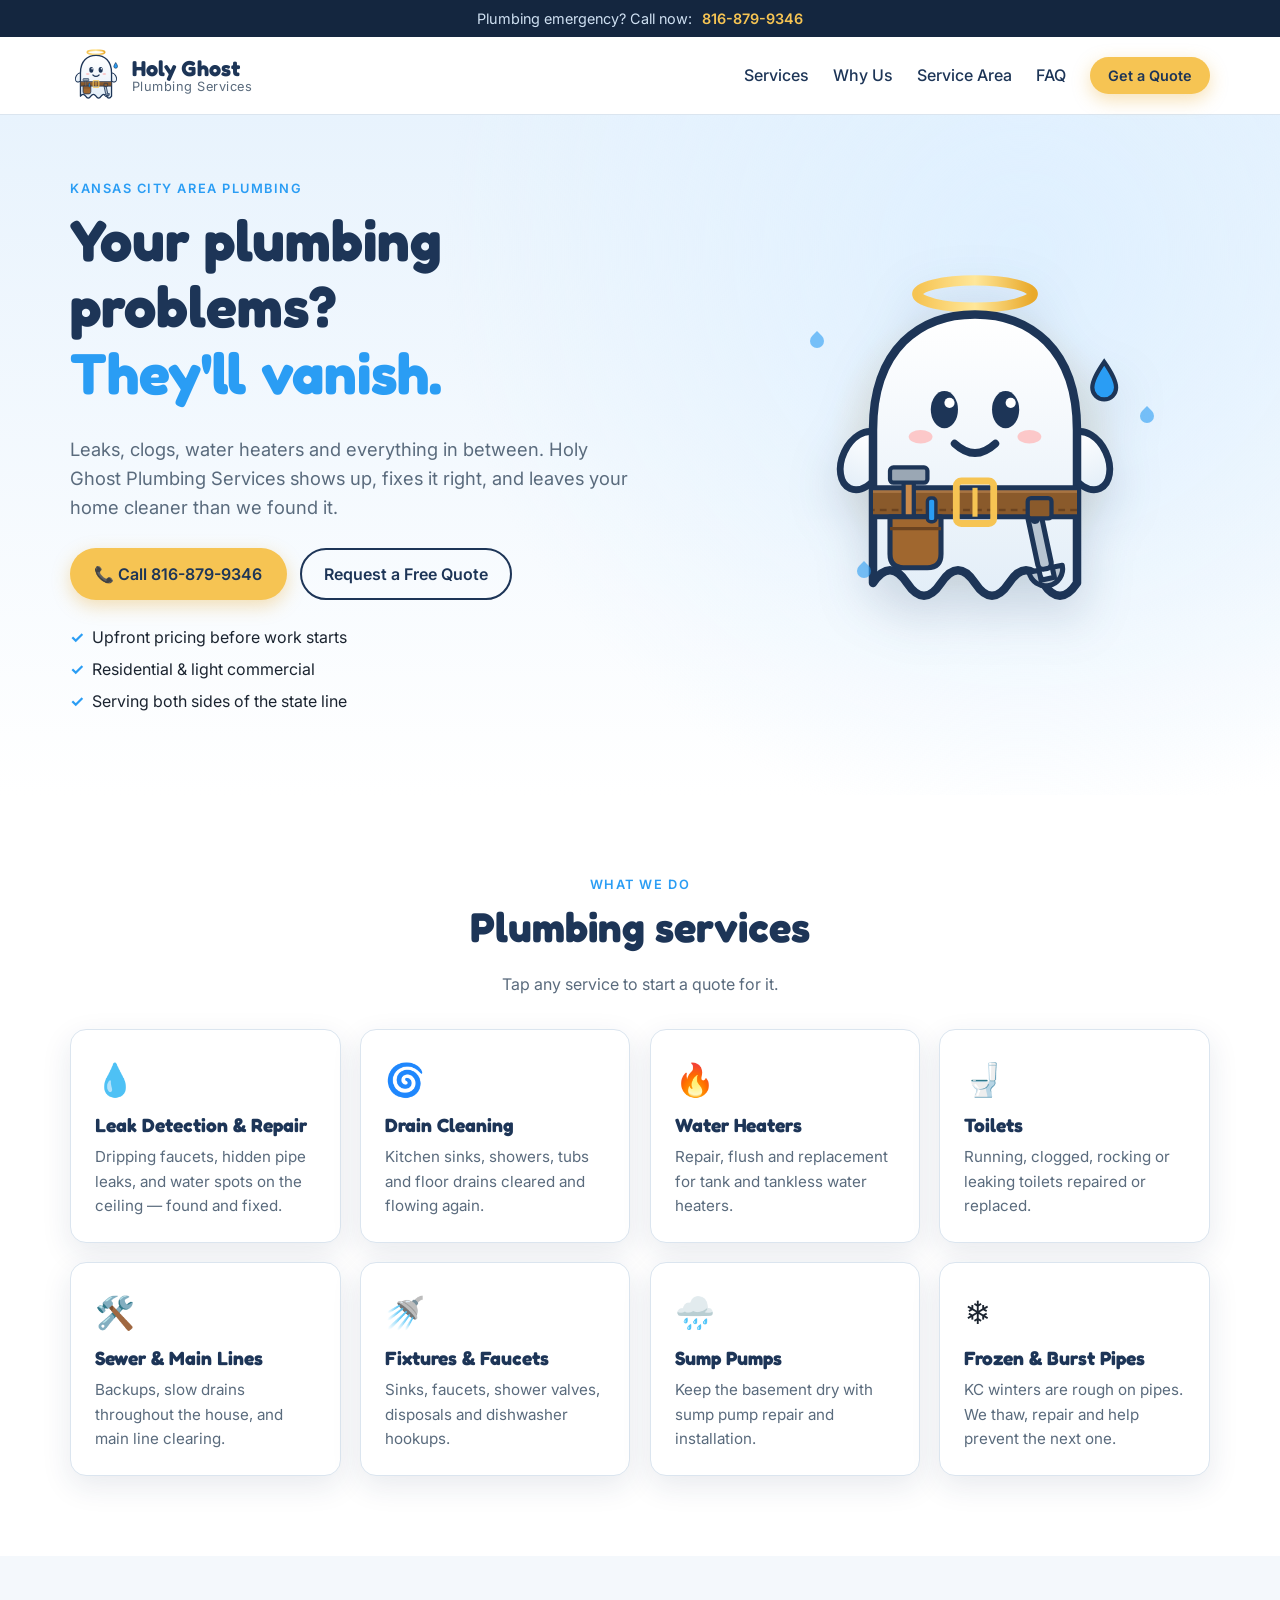
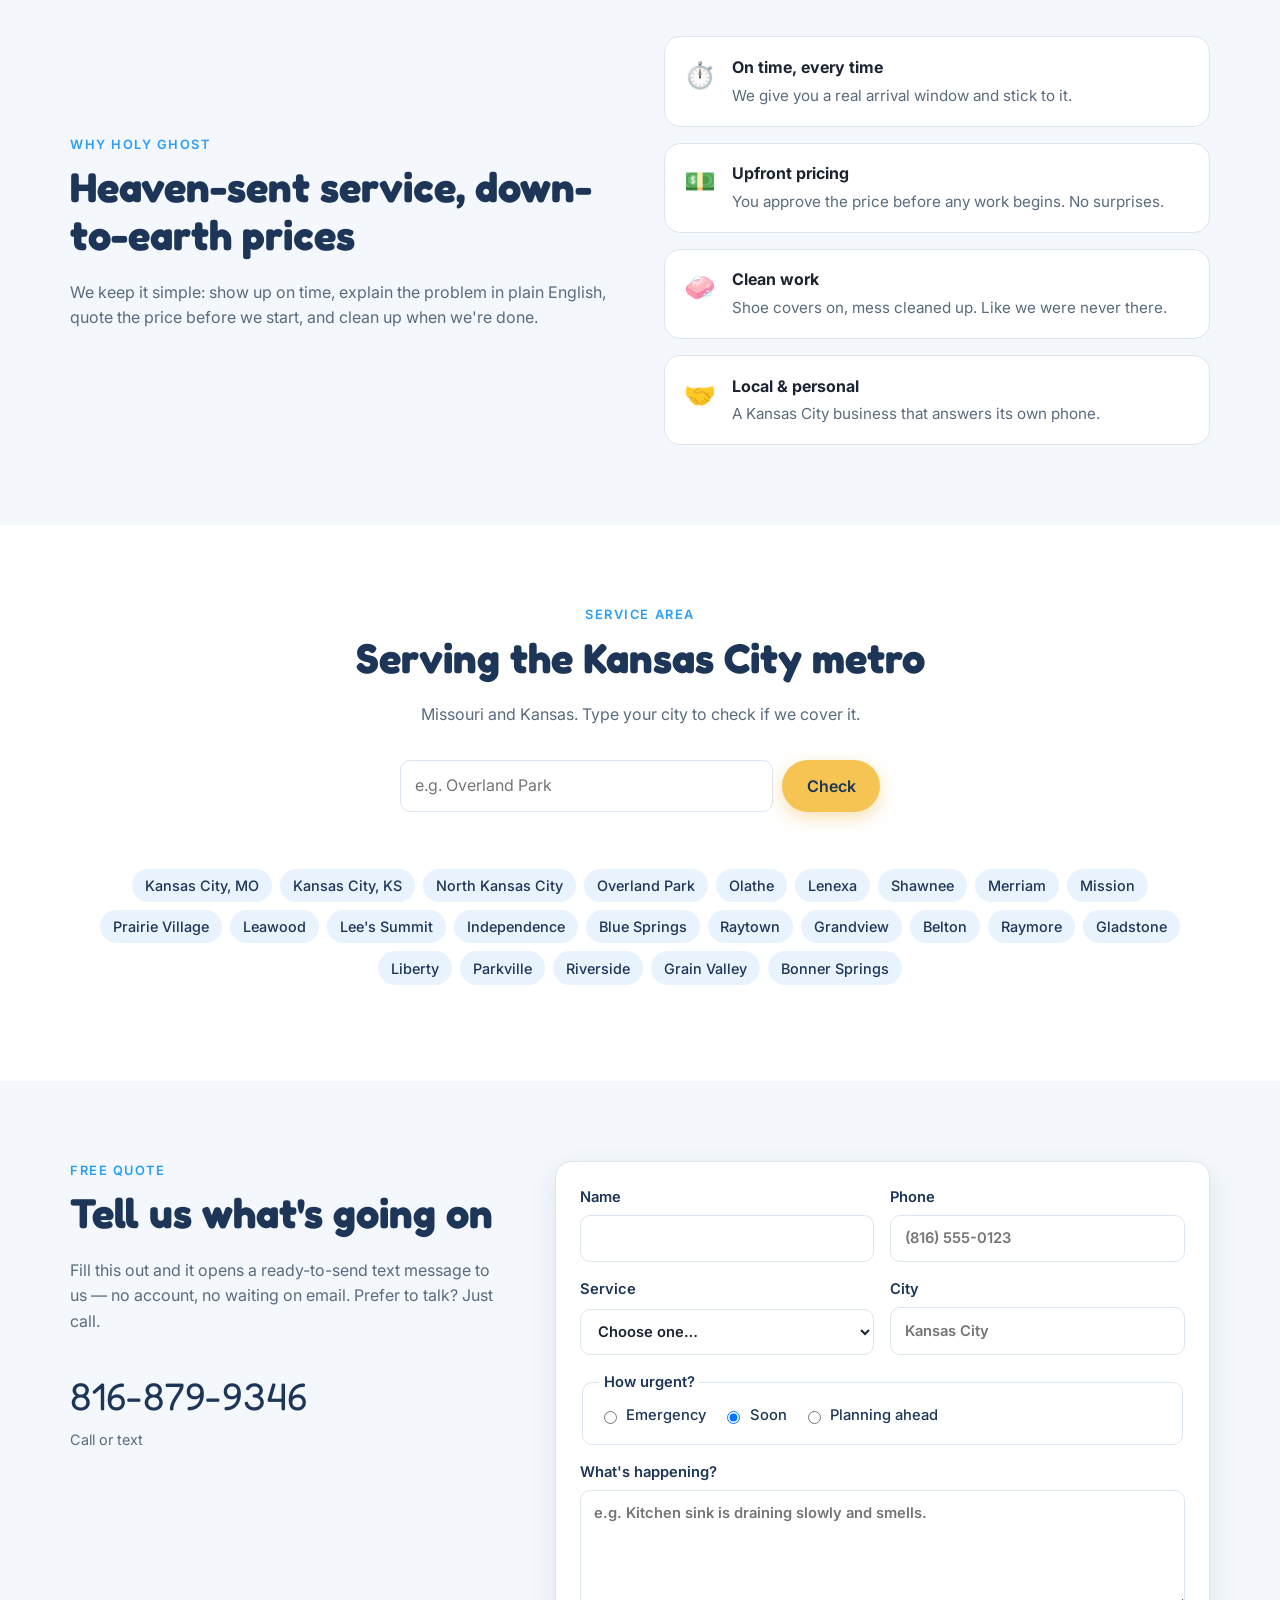
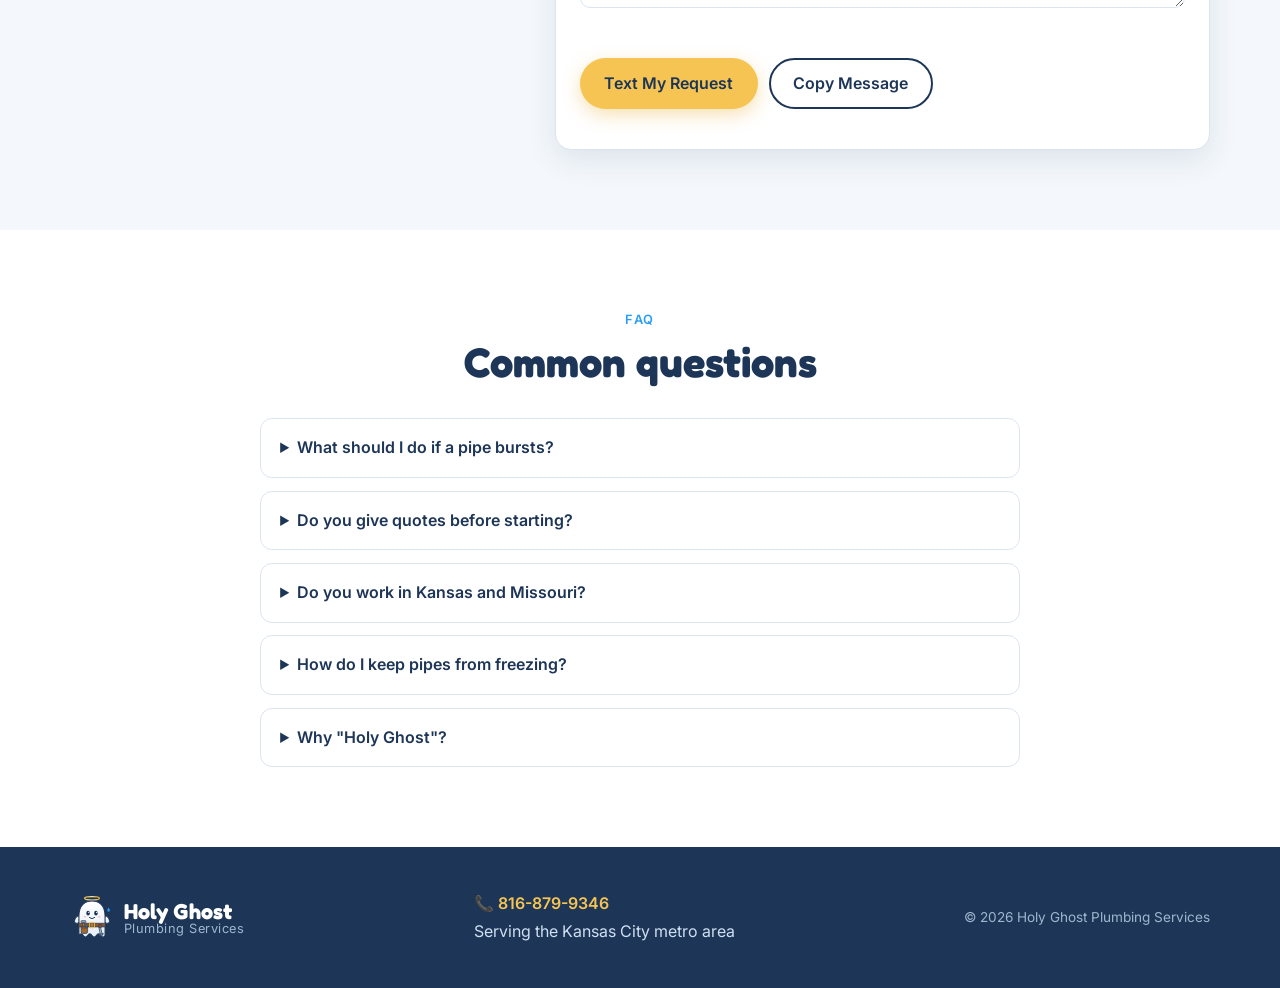
==== index.html @ 969a3549 "Holy Ghost Plumbing Services website with ghost tool-belt logo" ====
<!doctype html>
<html lang="en">
<head>
  <meta charset="utf-8">
  <meta name="viewport" content="width=device-width, initial-scale=1">
  <title>Holy Ghost Plumbing Services | Kansas City Plumber</title>
  <meta name="description" content="Holy Ghost Plumbing Services — friendly, reliable plumbing for the Kansas City area. Leaks, drains, water heaters, toilets, sewer lines and more. Call or text 816-879-9346.">
  <meta name="theme-color" content="#1d3557">
  <link rel="icon" href="assets/ghost-logo.svg" type="image/svg+xml">
  <meta property="og:title" content="Holy Ghost Plumbing Services — Kansas City">
  <meta property="og:description" content="Your plumbing problems? They'll vanish. Call or text 816-879-9346.">
  <meta property="og:image" content="assets/ghost-logo.svg">
  <link rel="preconnect" href="https://fonts.googleapis.com">
  <link rel="preconnect" href="https://fonts.gstatic.com" crossorigin>
  <link href="https://fonts.googleapis.com/css2?family=Fredoka:wght@500;600;700&family=Inter:wght@400;500;600&display=swap" rel="stylesheet">
  <link rel="stylesheet" href="styles.css">
  <script type="application/ld+json">
  {
    "@context": "https://schema.org",
    "@type": "Plumber",
    "name": "Holy Ghost Plumbing Services",
    "telephone": "+1-816-879-9346",
    "areaServed": "Kansas City metro area",
    "image": "assets/ghost-logo.svg"
  }
  </script>
</head>
<body>
  <a class="skip" href="#main">Skip to content</a>

  <div class="topbar">
    <span>Plumbing emergency? Call now:</span>
    <a href="tel:+18168799346">816-879-9346</a>
  </div>

  <header class="site-header">
    <div class="wrap header-inner">
      <a class="brand" href="#top" aria-label="Holy Ghost Plumbing Services home">
        <img src="assets/ghost-logo.svg" alt="" width="52" height="57">
        <span class="brand-text"><strong>Holy Ghost</strong><small>Plumbing Services</small></span>
      </a>
      <button class="nav-toggle" aria-expanded="false" aria-controls="nav" aria-label="Open menu">
        <span></span><span></span><span></span>
      </button>
      <nav id="nav" class="nav">
        <a href="#services">Services</a>
        <a href="#why">Why Us</a>
        <a href="#area">Service Area</a>
        <a href="#faq">FAQ</a>
        <a class="btn btn-primary btn-small" href="#quote">Get a Quote</a>
      </nav>
    </div>
  </header>

  <main id="main">
    <section class="hero" id="top">
      <div class="wrap hero-inner">
        <div class="hero-copy">
          <p class="eyebrow">Kansas City Area Plumbing</p>
          <h1>Your plumbing problems?<br><span>They'll vanish.</span></h1>
          <p class="lead">Leaks, clogs, water heaters and everything in between. Holy Ghost Plumbing Services shows up, fixes it right, and leaves your home cleaner than we found it.</p>
          <div class="hero-cta">
            <a class="btn btn-primary" href="tel:+18168799346">📞 Call 816-879-9346</a>
            <a class="btn btn-ghost" href="#quote">Request a Free Quote</a>
          </div>
          <ul class="hero-points">
            <li>Upfront pricing before work starts</li>
            <li>Residential &amp; light commercial</li>
            <li>Serving both sides of the state line</li>
          </ul>
        </div>
        <div class="hero-art">
          <div class="halo-glow"></div>
          <img class="mascot" src="assets/ghost-logo.svg" alt="Holy Ghost Plumbing mascot: a friendly ghost with a halo and tool belt" width="340" height="374">
          <div class="drop d1"></div><div class="drop d2"></div><div class="drop d3"></div>
        </div>
      </div>
    </section>

    <section class="section" id="services">
      <div class="wrap">
        <p class="eyebrow center">What We Do</p>
        <h2 class="center">Plumbing services</h2>
        <p class="sub center">Tap any service to start a quote for it.</p>
        <div class="grid services-grid">
          <button class="card service" data-service="Leak Detection & Repair">
            <span class="icon">💧</span><h3>Leak Detection &amp; Repair</h3>
            <p>Dripping faucets, hidden pipe leaks, and water spots on the ceiling — found and fixed.</p>
          </button>
          <button class="card service" data-service="Drain Cleaning">
            <span class="icon">🌀</span><h3>Drain Cleaning</h3>
            <p>Kitchen sinks, showers, tubs and floor drains cleared and flowing again.</p>
          </button>
          <button class="card service" data-service="Water Heater">
            <span class="icon">🔥</span><h3>Water Heaters</h3>
            <p>Repair, flush and replacement for tank and tankless water heaters.</p>
          </button>
          <button class="card service" data-service="Toilet Repair / Install">
            <span class="icon">🚽</span><h3>Toilets</h3>
            <p>Running, clogged, rocking or leaking toilets repaired or replaced.</p>
          </button>
          <button class="card service" data-service="Sewer Line">
            <span class="icon">🛠️</span><h3>Sewer &amp; Main Lines</h3>
            <p>Backups, slow drains throughout the house, and main line clearing.</p>
          </button>
          <button class="card service" data-service="Fixture Install">
            <span class="icon">🚿</span><h3>Fixtures &amp; Faucets</h3>
            <p>Sinks, faucets, shower valves, disposals and dishwasher hookups.</p>
          </button>
          <button class="card service" data-service="Sump Pump">
            <span class="icon">🌧️</span><h3>Sump Pumps</h3>
            <p>Keep the basement dry with sump pump repair and installation.</p>
          </button>
          <button class="card service" data-service="Frozen / Burst Pipes">
            <span class="icon">❄️</span><h3>Frozen &amp; Burst Pipes</h3>
            <p>KC winters are rough on pipes. We thaw, repair and help prevent the next one.</p>
          </button>
        </div>
      </div>
    </section>

    <section class="section alt" id="why">
      <div class="wrap why-inner">
        <div>
          <p class="eyebrow">Why Holy Ghost</p>
          <h2>Heaven-sent service, down-to-earth prices</h2>
          <p class="sub">We keep it simple: show up on time, explain the problem in plain English, quote the price before we start, and clean up when we're done.</p>
        </div>
        <ul class="why-list">
          <li><span>⏱️</span><div><strong>On time, every time</strong><p>We give you a real arrival window and stick to it.</p></div></li>
          <li><span>💵</span><div><strong>Upfront pricing</strong><p>You approve the price before any work begins. No surprises.</p></div></li>
          <li><span>🧼</span><div><strong>Clean work</strong><p>Shoe covers on, mess cleaned up. Like we were never there.</p></div></li>
          <li><span>🤝</span><div><strong>Local &amp; personal</strong><p>A Kansas City business that answers its own phone.</p></div></li>
        </ul>
      </div>
    </section>

    <section class="section" id="area">
      <div class="wrap">
        <p class="eyebrow center">Service Area</p>
        <h2 class="center">Serving the Kansas City metro</h2>
        <p class="sub center">Missouri and Kansas. Type your city to check if we cover it.</p>
        <form class="area-check" id="areaForm" autocomplete="off">
          <label for="areaInput" class="sr">Your city</label>
          <input id="areaInput" type="text" placeholder="e.g. Overland Park" required>
          <button class="btn btn-primary" type="submit">Check</button>
        </form>
        <p class="area-result" id="areaResult" role="status" aria-live="polite"></p>
        <ul class="chips" id="areaList"></ul>
      </div>
    </section>

    <section class="section alt" id="quote">
      <div class="wrap quote-inner">
        <div class="quote-copy">
          <p class="eyebrow">Free Quote</p>
          <h2>Tell us what's going on</h2>
          <p class="sub">Fill this out and it opens a ready-to-send text message to us — no account, no waiting on email. Prefer to talk? Just call.</p>
          <a class="big-phone" href="tel:+18168799346">816-879-9346</a>
          <p class="small">Call or text</p>
        </div>
        <form class="card quote-form" id="quoteForm" novalidate>
          <div class="row">
            <label>Name<input name="name" type="text" required autocomplete="name"></label>
            <label>Phone<input name="phone" type="tel" required autocomplete="tel" placeholder="(816) 555-0123"></label>
          </div>
          <div class="row">
            <label>Service
              <select name="service" id="serviceSelect" required>
                <option value="">Choose one…</option>
                <option>Leak Detection &amp; Repair</option>
                <option>Drain Cleaning</option>
                <option>Water Heater</option>
                <option>Toilet Repair / Install</option>
                <option>Sewer Line</option>
                <option>Fixture Install</option>
                <option>Sump Pump</option>
                <option>Frozen / Burst Pipes</option>
                <option>Something else</option>
              </select>
            </label>
            <label>City<input name="city" type="text" required autocomplete="address-level2" placeholder="Kansas City"></label>
          </div>
          <fieldset class="urgency">
            <legend>How urgent?</legend>
            <label><input type="radio" name="urgency" value="Emergency — water is leaking now"> Emergency</label>
            <label><input type="radio" name="urgency" value="Soon — within a few days" checked> Soon</label>
            <label><input type="radio" name="urgency" value="Whenever works — planning ahead"> Planning ahead</label>
          </fieldset>
          <label>What's happening?<textarea name="details" rows="4" placeholder="e.g. Kitchen sink is draining slowly and smells."></textarea></label>
          <p class="form-error" id="formError" role="alert"></p>
          <div class="form-actions">
            <button class="btn btn-primary" type="submit">Text My Request</button>
            <button class="btn btn-ghost" type="button" id="copyBtn">Copy Message</button>
          </div>
          <p class="form-note" id="formNote" role="status" aria-live="polite"></p>
        </form>
      </div>
    </section>

    <section class="section" id="faq">
      <div class="wrap narrow">
        <p class="eyebrow center">FAQ</p>
        <h2 class="center">Common questions</h2>
        <details><summary>What should I do if a pipe bursts?</summary><p>Shut off the main water valve right away (usually in the basement near the front wall, or by the water heater), turn off the water heater, then call us at 816-879-9346.</p></details>
        <details><summary>Do you give quotes before starting?</summary><p>Yes. We look at the problem, explain what's wrong, and give you the price. Work starts only after you say yes.</p></details>
        <details><summary>Do you work in Kansas and Missouri?</summary><p>Yes — we serve the Kansas City metro on both sides of State Line Road. Use the service area checker above to see your city.</p></details>
        <details><summary>How do I keep pipes from freezing?</summary><p>Keep the heat at 55°F or higher, open cabinet doors under sinks on outside walls, disconnect garden hoses, and let faucets drip on the coldest nights.</p></details>
        <details><summary>Why "Holy Ghost"?</summary><p>Because when we're done, your plumbing problems disappear — and so do we, without leaving a mess behind.</p></details>
      </div>
    </section>
  </main>

  <footer class="site-footer">
    <div class="wrap footer-inner">
      <div class="brand footer-brand">
        <img src="assets/ghost-logo.svg" alt="" width="44" height="48">
        <span class="brand-text"><strong>Holy Ghost</strong><small>Plumbing Services</small></span>
      </div>
      <div>
        <p><a href="tel:+18168799346">📞 816-879-9346</a></p>
        <p>Serving the Kansas City metro area</p>
      </div>
      <p class="copy">© <span id="year"></span> Holy Ghost Plumbing Services</p>
    </div>
  </footer>

  <a class="float-call" href="tel:+18168799346" aria-label="Call Holy Ghost Plumbing">📞</a>

  <script src="script.js"></script>
</body>
</html>
---- styles.css ----
:root {
  --navy: #1d3557;
  --navy-2: #14263f;
  --blue: #2a9df4;
  --sky: #e8f3fd;
  --gold: #f6c453;
  --gold-2: #e9a92a;
  --ink: #1b2430;
  --muted: #5a6b7d;
  --bg: #ffffff;
  --bg-alt: #f4f8fc;
  --line: #dbe5ef;
  --radius: 16px;
  --shadow: 0 10px 30px rgba(29, 53, 87, .10);
}

* { box-sizing: border-box; }
html { scroll-behavior: smooth; }
body {
  margin: 0;
  font-family: "Inter", system-ui, sans-serif;
  color: var(--ink);
  background: var(--bg);
  line-height: 1.6;
  overflow-x: hidden;
}
img { max-width: 100%; display: block; }
a { color: inherit; }
h1, h2, h3 { font-family: "Fredoka", "Inter", sans-serif; line-height: 1.15; margin: 0 0 .5em; color: var(--navy); }
h1 { font-size: clamp(2.2rem, 5vw, 3.6rem); }
h2 { font-size: clamp(1.8rem, 3.5vw, 2.6rem); }
h3 { font-size: 1.2rem; }
.wrap { width: min(1140px, 100% - 32px); margin-inline: auto; }
.narrow { width: min(760px, 100% - 32px); }
.center { text-align: center; }
.sr { position: absolute; width: 1px; height: 1px; overflow: hidden; clip: rect(0 0 0 0); }
.skip { position: absolute; left: -999px; }
.skip:focus { left: 16px; top: 16px; z-index: 100; background: #fff; padding: 8px 12px; }

.eyebrow { text-transform: uppercase; letter-spacing: .12em; font-size: .8rem; font-weight: 600; color: var(--blue); margin: 0 0 .5rem; }
.sub { color: var(--muted); max-width: 640px; }
.sub.center { margin-inline: auto; }
.small { font-size: .9rem; color: var(--muted); margin-top: 0; }

/* Buttons */
.btn {
  display: inline-flex; align-items: center; justify-content: center; gap: .4em;
  font: 600 1rem "Inter", sans-serif; text-decoration: none; cursor: pointer;
  padding: .85em 1.4em; border-radius: 999px; border: 2px solid transparent;
  transition: transform .15s, box-shadow .15s, background .15s;
}
.btn:hover { transform: translateY(-2px); }
.btn-primary { background: var(--gold); color: var(--navy); box-shadow: 0 6px 18px rgba(233,169,42,.35); }
.btn-primary:hover { background: #ffd56e; }
.btn-ghost { background: transparent; color: var(--navy); border-color: var(--navy); }
.btn-ghost:hover { background: var(--navy); color: #fff; }
.btn-small { padding: .55em 1.1em; font-size: .9rem; }

/* Top bar & header */
.topbar { background: var(--navy-2); color: #cfe0f2; text-align: center; font-size: .9rem; padding: .45rem 16px; }
.topbar a { color: var(--gold); font-weight: 600; margin-left: .4em; text-decoration: none; }
.site-header { position: sticky; top: 0; z-index: 50; background: rgba(255,255,255,.95); backdrop-filter: blur(8px); border-bottom: 1px solid var(--line); }
.header-inner { display: flex; align-items: center; justify-content: space-between; padding: .6rem 0; }
.brand { display: flex; align-items: center; gap: .6rem; text-decoration: none; }
.brand-text { display: flex; flex-direction: column; line-height: 1.05; }
.brand-text strong { font-family: "Fredoka", sans-serif; font-size: 1.35rem; color: var(--navy); }
.brand-text small { font-size: .8rem; color: var(--muted); letter-spacing: .04em; }
.nav { display: flex; align-items: center; gap: 1.5rem; }
.nav a:not(.btn) { text-decoration: none; font-weight: 500; color: var(--navy); }
.nav a:not(.btn):hover { color: var(--blue); }
.nav-toggle { display: none; background: none; border: 0; padding: 8px; cursor: pointer; }
.nav-toggle span { display: block; width: 24px; height: 3px; background: var(--navy); margin: 4px 0; border-radius: 2px; transition: .2s; }

/* Hero */
.hero { background: radial-gradient(circle at 80% 20%, #dff0ff 0, transparent 50%), linear-gradient(180deg, var(--sky), #fff); padding: 4rem 0 5rem; overflow: hidden; }
.hero-inner { display: grid; grid-template-columns: 1.15fr .85fr; align-items: center; gap: 2rem; }
.hero h1 span { color: var(--blue); }
.lead { font-size: 1.15rem; color: var(--muted); max-width: 560px; }
.hero-cta { display: flex; flex-wrap: wrap; gap: .8rem; margin: 1.6rem 0; }
.hero-points { list-style: none; padding: 0; margin: 0; display: grid; gap: .4rem; }
.hero-points li::before { content: "✓"; color: var(--blue); font-weight: 700; margin-right: .5em; }
.hero-art { position: relative; display: grid; place-items: center; min-height: 360px; }
.halo-glow { position: absolute; width: 320px; height: 320px; border-radius: 50%; background: radial-gradient(circle, rgba(246,196,83,.35), transparent 65%); }
.mascot { position: relative; width: min(340px, 80%); animation: float 4s ease-in-out infinite; filter: drop-shadow(0 20px 25px rgba(29,53,87,.18)); }
@keyframes float { 0%,100% { transform: translateY(0) rotate(-2deg); } 50% { transform: translateY(-16px) rotate(2deg); } }
.drop { position: absolute; width: 14px; height: 14px; background: var(--blue); border-radius: 0 50% 50% 50%; transform: rotate(45deg); opacity: .6; animation: drip 3s ease-in infinite; }
.d1 { left: 15%; top: 20%; }
.d2 { right: 12%; top: 40%; animation-delay: 1s; }
.d3 { left: 25%; bottom: 15%; animation-delay: 2s; }
@keyframes drip { 0% { transform: translateY(-10px) rotate(45deg); opacity: 0; } 30% { opacity: .7; } 100% { transform: translateY(40px) rotate(45deg); opacity: 0; } }

/* Sections */
.section { padding: 5rem 0; }
.section.alt { background: var(--bg-alt); }
.grid { display: grid; gap: 1.2rem; margin-top: 2rem; }
.services-grid { grid-template-columns: repeat(4, 1fr); }
.card { background: #fff; border: 1px solid var(--line); border-radius: var(--radius); padding: 1.5rem; box-shadow: var(--shadow); }
.service { text-align: left; font: inherit; color: inherit; cursor: pointer; transition: transform .15s, border-color .15s; }
.service:hover, .service:focus-visible { transform: translateY(-4px); border-color: var(--blue); outline: none; }
.service .icon { font-size: 2rem; display: block; margin-bottom: .5rem; }
.service p { color: var(--muted); margin: 0; font-size: .95rem; }

/* Why */
.why-inner { display: grid; grid-template-columns: 1fr 1fr; gap: 3rem; align-items: center; }
.why-list { list-style: none; margin: 0; padding: 0; display: grid; gap: 1rem; }
.why-list li { display: flex; gap: 1rem; background: #fff; padding: 1.1rem 1.2rem; border-radius: var(--radius); border: 1px solid var(--line); }
.why-list span { font-size: 1.6rem; }
.why-list p { margin: .2rem 0 0; color: var(--muted); font-size: .95rem; }

/* Service area */
.area-check { display: flex; gap: .6rem; max-width: 480px; margin: 2rem auto 1rem; }
.area-check input { flex: 1; }
.area-result { text-align: center; font-weight: 600; min-height: 1.6em; }
.area-result.yes { color: #1a8a4a; }
.area-result.no { color: #b2561b; }
.chips { list-style: none; padding: 0; display: flex; flex-wrap: wrap; justify-content: center; gap: .5rem; margin-top: 1rem; }
.chips li { background: var(--sky); color: var(--navy); padding: .35em .9em; border-radius: 999px; font-size: .9rem; font-weight: 500; }
.chips li.hit { background: var(--gold); }

/* Forms */
input, select, textarea {
  width: 100%; font: inherit; padding: .75em .9em; border: 1.5px solid var(--line); border-radius: 10px; background: #fff; color: var(--ink);
}
input:focus, select:focus, textarea:focus { outline: none; border-color: var(--blue); box-shadow: 0 0 0 3px rgba(42,157,244,.2); }
.quote-inner { display: grid; grid-template-columns: .8fr 1.2fr; gap: 3rem; align-items: start; }
.big-phone { display: inline-block; font-family: "Fredoka", sans-serif; font-size: clamp(1.8rem, 4vw, 2.4rem); color: var(--navy); text-decoration: none; margin-top: 1rem; }
.big-phone:hover { color: var(--blue); }
.quote-form { display: grid; gap: 1rem; }
.quote-form label { display: grid; gap: .35rem; font-weight: 600; font-size: .92rem; color: var(--navy); }
.row { display: grid; grid-template-columns: 1fr 1fr; gap: 1rem; }
.urgency { border: 1.5px solid var(--line); border-radius: 10px; padding: .6rem 1rem 1rem; display: flex; flex-wrap: wrap; gap: 1rem; }
.urgency legend { font-weight: 600; font-size: .92rem; color: var(--navy); padding: 0 .3rem; }
.urgency label { display: flex; align-items: center; gap: .4rem; font-weight: 500; }
.urgency input { width: auto; }
.form-actions { display: flex; flex-wrap: wrap; gap: .7rem; }
.form-error { color: #c0392b; margin: 0; min-height: 1.2em; font-size: .92rem; }
.form-note { color: #1a8a4a; margin: 0; font-size: .92rem; }
.invalid { border-color: #c0392b !important; }

/* FAQ */
details { background: #fff; border: 1px solid var(--line); border-radius: 12px; padding: 1rem 1.2rem; margin-top: .8rem; }
details:first-of-type { margin-top: 2rem; }
summary { cursor: pointer; font-weight: 600; color: var(--navy); }
details p { color: var(--muted); margin: .7rem 0 0; }

/* Footer */
.site-footer { background: var(--navy); color: #cfe0f2; padding: 2.5rem 0; }
.footer-inner { display: flex; flex-wrap: wrap; align-items: center; justify-content: space-between; gap: 1.5rem; }
.footer-inner p { margin: .2rem 0; }
.footer-inner a { color: var(--gold); text-decoration: none; font-weight: 600; }
.footer-brand .brand-text strong { color: #fff; }
.footer-brand .brand-text small { color: #9fb6cf; }
.copy { font-size: .85rem; color: #9fb6cf; }

/* Floating call button (mobile) */
.float-call {
  display: none; position: fixed; right: 16px; bottom: 16px; z-index: 60;
  width: 58px; height: 58px; border-radius: 50%; background: var(--gold); place-items: center;
  font-size: 1.6rem; text-decoration: none; box-shadow: 0 8px 20px rgba(0,0,0,.25);
}

/* Responsive */
@media (max-width: 960px) {
  .services-grid { grid-template-columns: repeat(2, 1fr); }
  .why-inner, .quote-inner { grid-template-columns: 1fr; gap: 2rem; }
}
@media (max-width: 760px) {
  .nav-toggle { display: block; }
  .nav {
    position: absolute; top: 100%; left: 0; right: 0; flex-direction: column; gap: 0;
    background: #fff; border-bottom: 1px solid var(--line); display: none; padding: .5rem 16px 1rem;
  }
  .nav.open { display: flex; }
  .nav a:not(.btn) { padding: .8rem 0; width: 100%; border-bottom: 1px solid var(--line); }
  .nav .btn { margin-top: .8rem; width: 100%; }
  .hero { padding: 2.5rem 0 3rem; }
  .hero-inner { grid-template-columns: 1fr; text-align: center; }
  .hero-art { order: -1; min-height: 240px; }
  .mascot { width: 200px; }
  .halo-glow { width: 220px; height: 220px; }
  .hero-cta { justify-content: center; }
  .hero-points { justify-items: center; }
  .lead { margin-inline: auto; }
  .services-grid, .row { grid-template-columns: 1fr; }
  .section { padding: 3.5rem 0; }
  .float-call { display: grid; }
}
@media (prefers-reduced-motion: reduce) {
  .mascot, .drop { animation: none; }
  html { scroll-behavior: auto; }
}
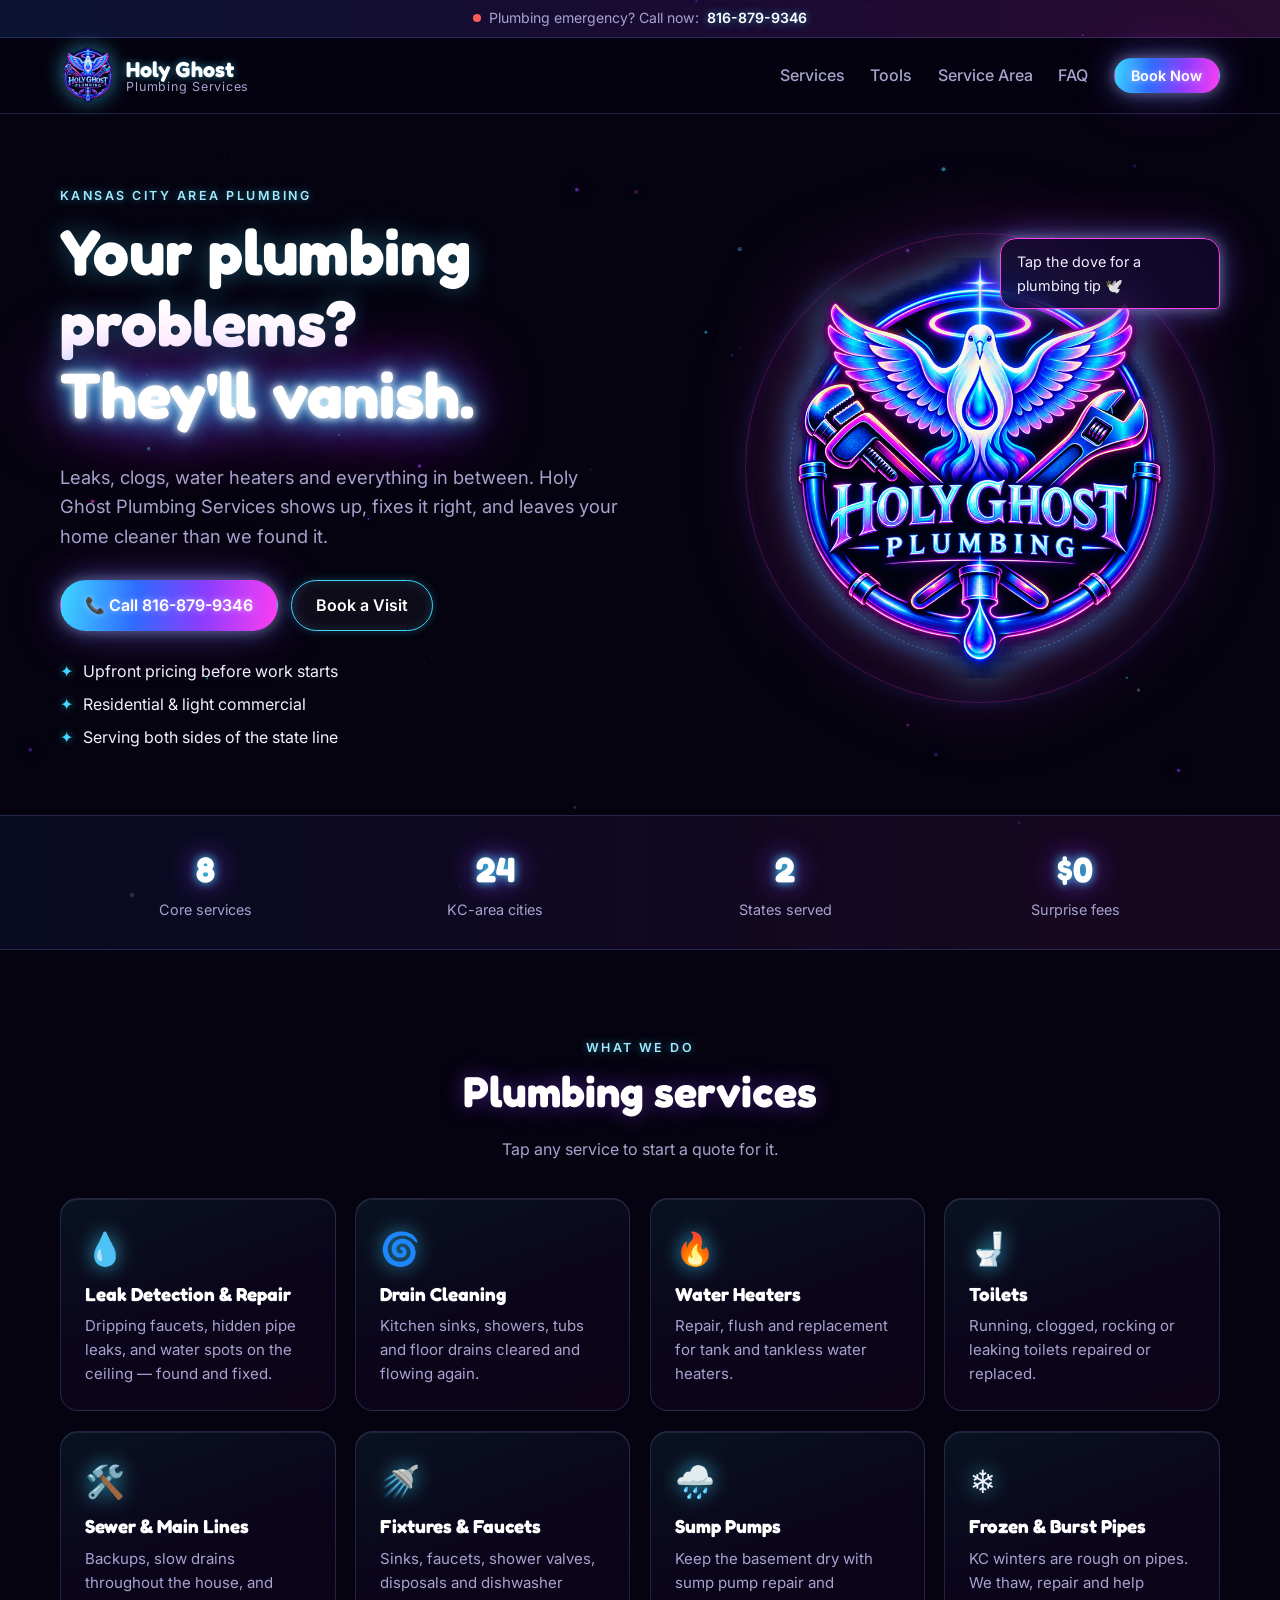
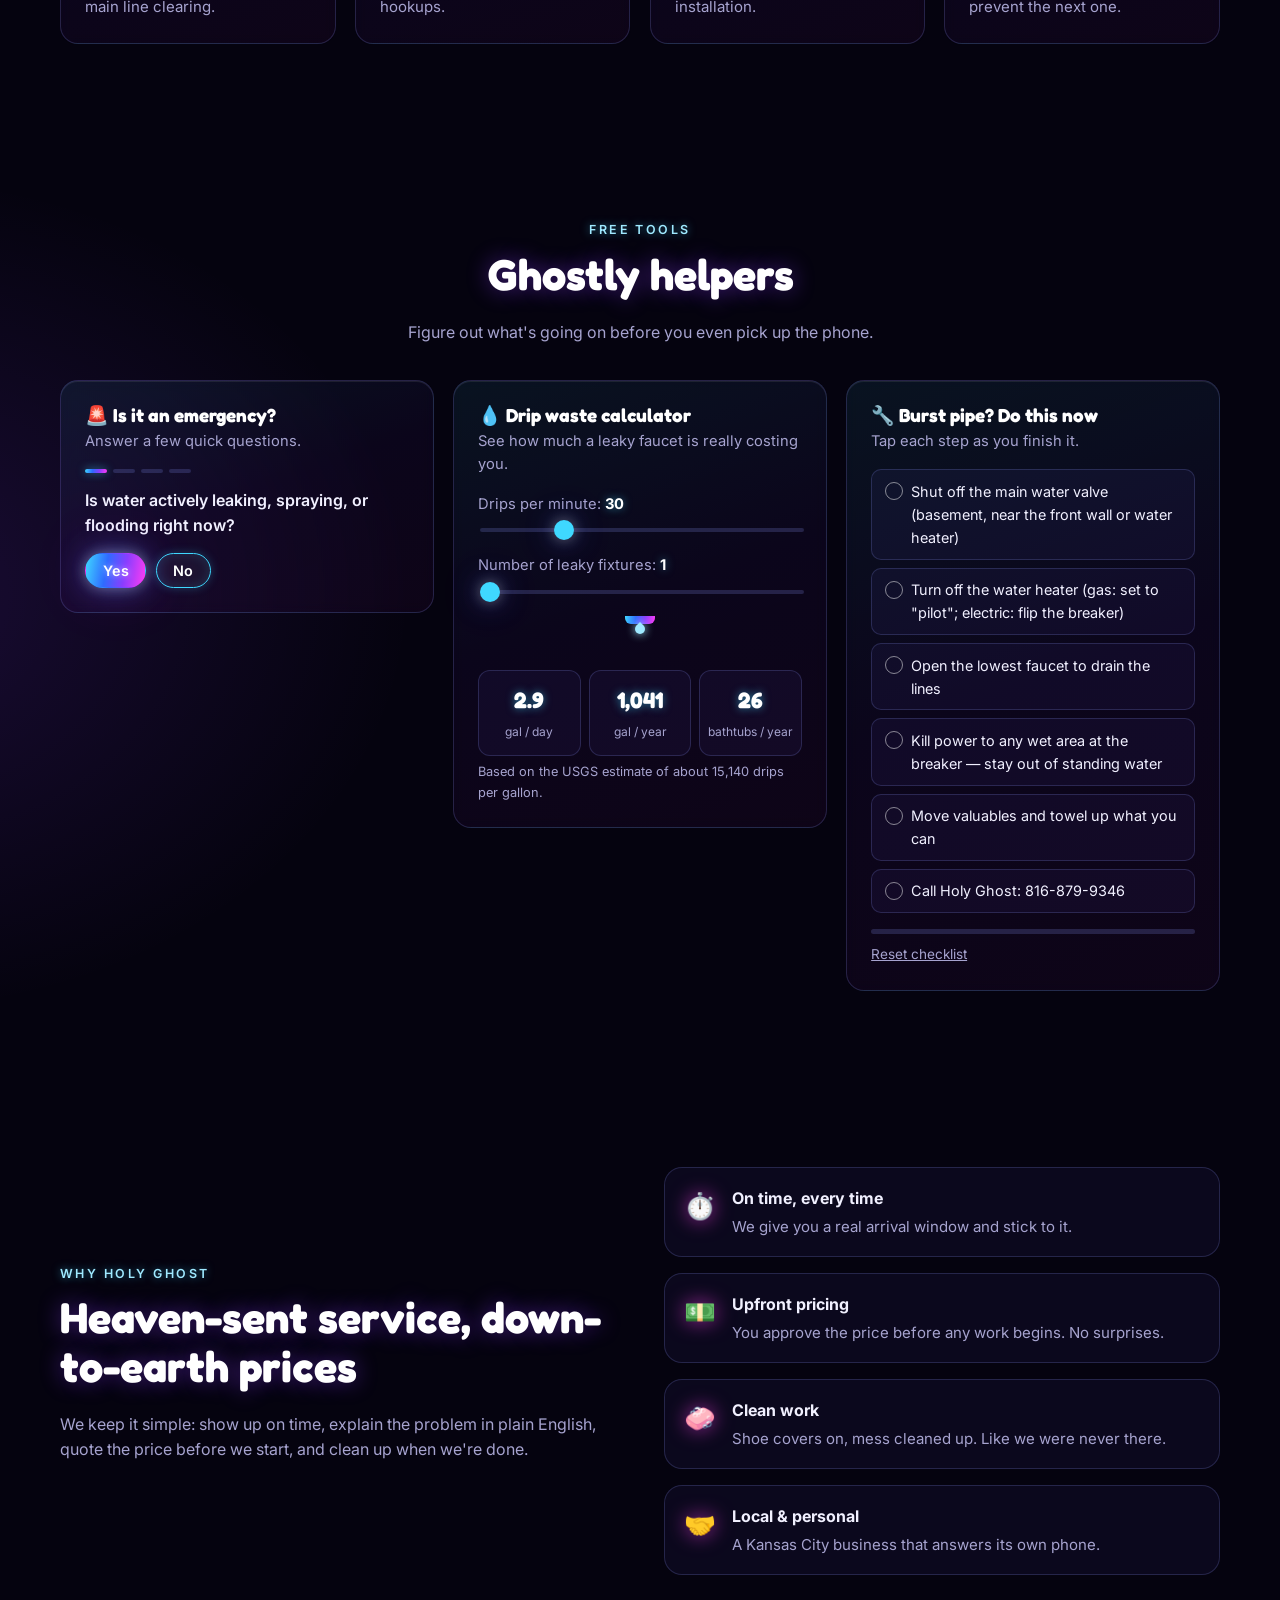
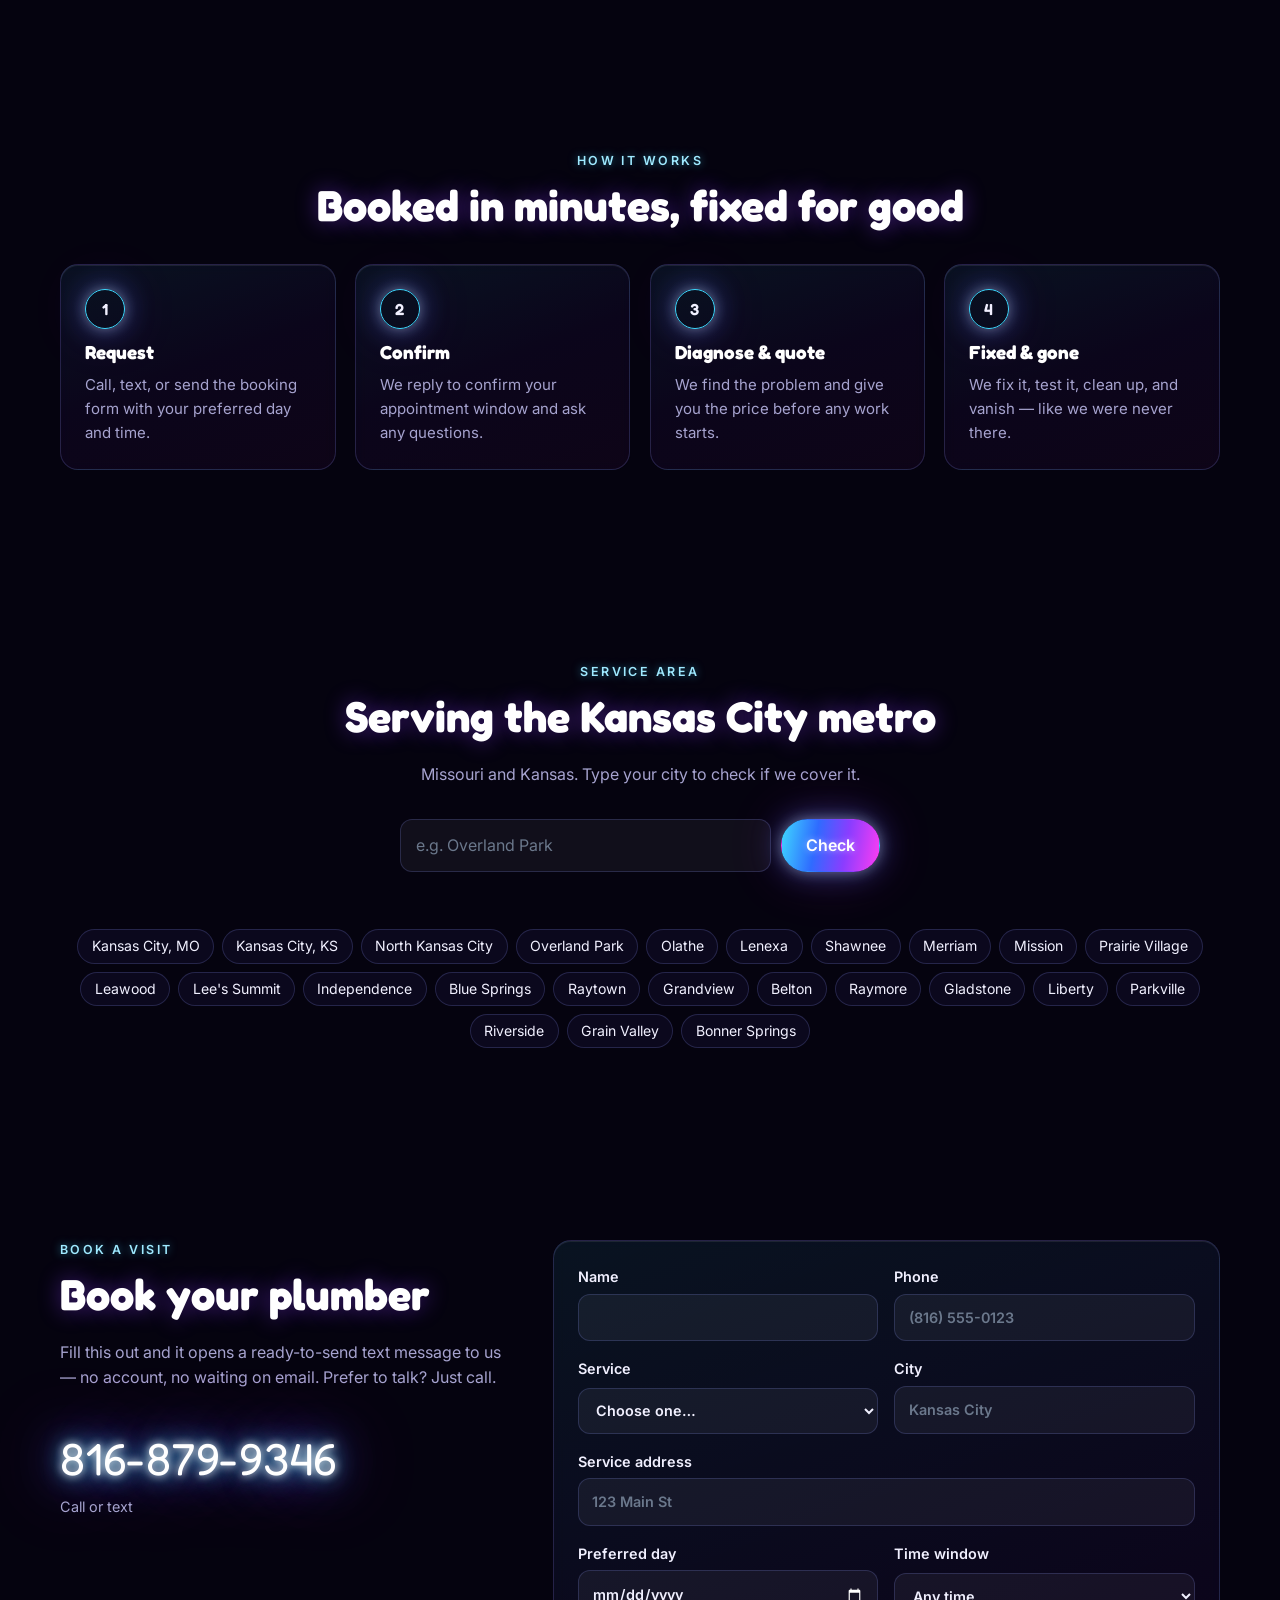
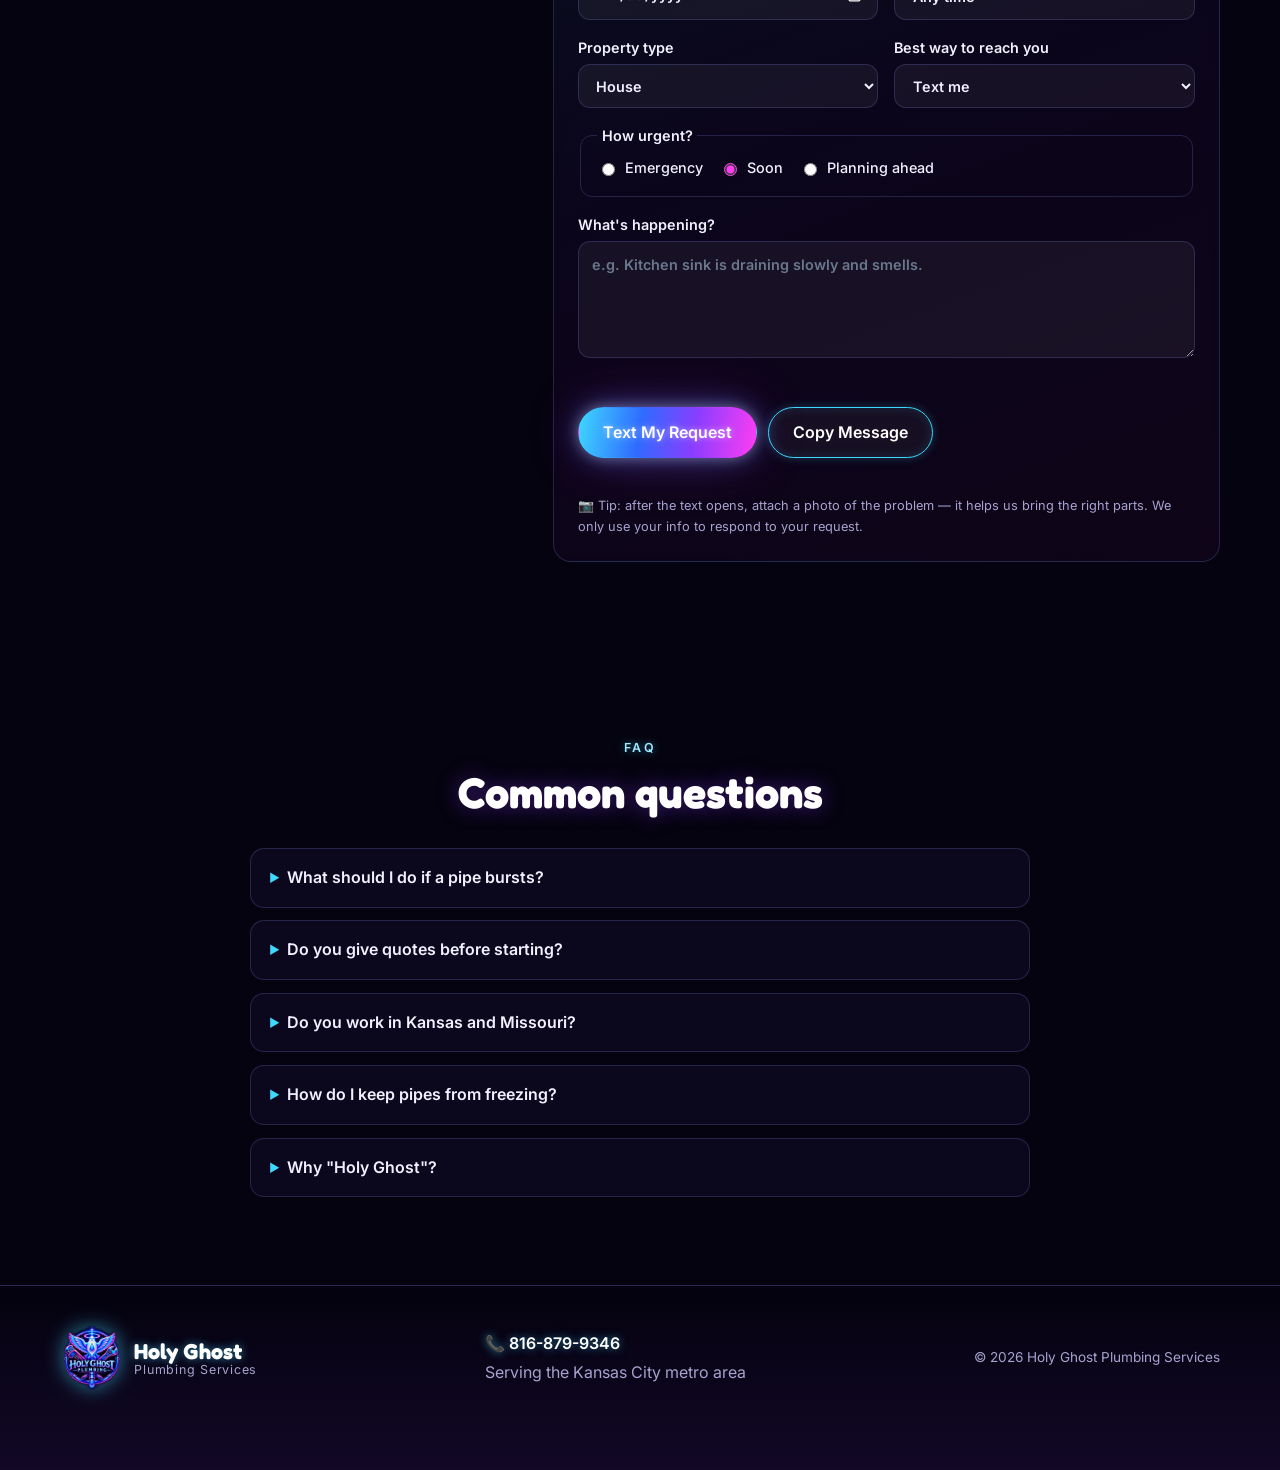
==== commit 6c10a24c: "Neon glow redesign with new Holy Ghost Plumbing logo, booking form, and tools Co-Authored-By: Claude" ====
--- a/index.html
+++ b/index.html
@@ -5,11 +5,12 @@
   <meta name="viewport" content="width=device-width, initial-scale=1">
   <title>Holy Ghost Plumbing Services | Kansas City Plumber</title>
   <meta name="description" content="Holy Ghost Plumbing Services — friendly, reliable plumbing for the Kansas City area. Leaks, drains, water heaters, toilets, sewer lines and more. Call or text 816-879-9346.">
-  <meta name="theme-color" content="#1d3557">
-  <link rel="icon" href="assets/ghost-logo.svg" type="image/svg+xml">
+  <meta name="theme-color" content="#05030f">
+  <link rel="icon" href="assets/favicon.png" type="image/png">
+  <link rel="apple-touch-icon" href="assets/apple-touch-icon.png">
   <meta property="og:title" content="Holy Ghost Plumbing Services — Kansas City">
   <meta property="og:description" content="Your plumbing problems? They'll vanish. Call or text 816-879-9346.">
-  <meta property="og:image" content="assets/ghost-logo.svg">
+  <meta property="og:image" content="assets/logo.png">
   <link rel="preconnect" href="https://fonts.googleapis.com">
   <link rel="preconnect" href="https://fonts.gstatic.com" crossorigin>
   <link href="https://fonts.googleapis.com/css2?family=Fredoka:wght@500;600;700&family=Inter:wght@400;500;600&display=swap" rel="stylesheet">
@@ -21,14 +22,17 @@
     "name": "Holy Ghost Plumbing Services",
     "telephone": "+1-816-879-9346",
     "areaServed": "Kansas City metro area",
-    "image": "assets/ghost-logo.svg"
+    "image": "assets/logo.png"
   }
   </script>
 </head>
 <body>
+  <canvas id="spirits" aria-hidden="true"></canvas>
+  <div class="cursor-glow" aria-hidden="true"></div>
   <a class="skip" href="#main">Skip to content</a>
 
   <div class="topbar">
+    <span class="pulse-dot" aria-hidden="true"></span>
     <span>Plumbing emergency? Call now:</span>
     <a href="tel:+18168799346">816-879-9346</a>
   </div>
@@ -36,7 +40,7 @@
   <header class="site-header">
     <div class="wrap header-inner">
       <a class="brand" href="#top" aria-label="Holy Ghost Plumbing Services home">
-        <img src="assets/ghost-logo.svg" alt="" width="52" height="57">
+        <img src="assets/logo-sm.png" alt="" width="56" height="56">
         <span class="brand-text"><strong>Holy Ghost</strong><small>Plumbing Services</small></span>
       </a>
       <button class="nav-toggle" aria-expanded="false" aria-controls="nav" aria-label="Open menu">
@@ -44,24 +48,25 @@
       </button>
       <nav id="nav" class="nav">
         <a href="#services">Services</a>
-        <a href="#why">Why Us</a>
+        <a href="#tools">Tools</a>
         <a href="#area">Service Area</a>
         <a href="#faq">FAQ</a>
-        <a class="btn btn-primary btn-small" href="#quote">Get a Quote</a>
+        <a class="btn btn-primary btn-small" href="#quote">Book Now</a>
       </nav>
     </div>
   </header>
 
   <main id="main">
+    <!-- HERO -->
     <section class="hero" id="top">
       <div class="wrap hero-inner">
-        <div class="hero-copy">
+        <div class="hero-copy reveal">
           <p class="eyebrow">Kansas City Area Plumbing</p>
-          <h1>Your plumbing problems?<br><span>They'll vanish.</span></h1>
+          <h1>Your plumbing problems?<br><span class="glow-text" id="vanish">They'll vanish.</span></h1>
           <p class="lead">Leaks, clogs, water heaters and everything in between. Holy Ghost Plumbing Services shows up, fixes it right, and leaves your home cleaner than we found it.</p>
           <div class="hero-cta">
             <a class="btn btn-primary" href="tel:+18168799346">📞 Call 816-879-9346</a>
-            <a class="btn btn-ghost" href="#quote">Request a Free Quote</a>
+            <a class="btn btn-ghost" href="#quote">Book a Visit</a>
           </div>
           <ul class="hero-points">
             <li>Upfront pricing before work starts</li>
@@ -69,72 +74,132 @@
             <li>Serving both sides of the state line</li>
           </ul>
         </div>
-        <div class="hero-art">
-          <div class="halo-glow"></div>
-          <img class="mascot" src="assets/ghost-logo.svg" alt="Holy Ghost Plumbing mascot: a friendly ghost with a halo and tool belt" width="340" height="374">
-          <div class="drop d1"></div><div class="drop d2"></div><div class="drop d3"></div>
-        </div>
-      </div>
-    </section>
-
+
+        <div class="hero-art reveal">
+          <div class="aura"></div>
+          <div class="ring r1"></div><div class="ring r2"></div>
+          <button class="mascot-btn" id="mascot" aria-label="Tap the logo for a plumbing tip">
+            <img class="mascot" src="assets/logo.png" alt="Holy Ghost Plumbing logo: a glowing dove with a halo and water drop, crossed pipe wrenches, and a pipe ring" width="720" height="720">
+          </button>
+          <div class="bubble" id="bubble" role="status" aria-live="polite">Tap the dove for a plumbing tip 🕊️</div>
+        </div>
+      </div>
+    </section>
+
+    <!-- STATS STRIP -->
+    <section class="strip">
+      <div class="wrap strip-inner">
+        <div class="stat reveal"><strong data-count="8">0</strong><span>Core services</span></div>
+        <div class="stat reveal"><strong data-count="24">0</strong><span>KC-area cities</span></div>
+        <div class="stat reveal"><strong data-count="2">0</strong><span>States served</span></div>
+        <div class="stat reveal"><strong>$0</strong><span>Surprise fees</span></div>
+      </div>
+    </section>
+
+    <!-- SERVICES -->
     <section class="section" id="services">
       <div class="wrap">
         <p class="eyebrow center">What We Do</p>
         <h2 class="center">Plumbing services</h2>
         <p class="sub center">Tap any service to start a quote for it.</p>
         <div class="grid services-grid">
-          <button class="card service" data-service="Leak Detection & Repair">
-            <span class="icon">💧</span><h3>Leak Detection &amp; Repair</h3>
-            <p>Dripping faucets, hidden pipe leaks, and water spots on the ceiling — found and fixed.</p>
-          </button>
-          <button class="card service" data-service="Drain Cleaning">
-            <span class="icon">🌀</span><h3>Drain Cleaning</h3>
-            <p>Kitchen sinks, showers, tubs and floor drains cleared and flowing again.</p>
-          </button>
-          <button class="card service" data-service="Water Heater">
-            <span class="icon">🔥</span><h3>Water Heaters</h3>
-            <p>Repair, flush and replacement for tank and tankless water heaters.</p>
-          </button>
-          <button class="card service" data-service="Toilet Repair / Install">
-            <span class="icon">🚽</span><h3>Toilets</h3>
-            <p>Running, clogged, rocking or leaking toilets repaired or replaced.</p>
-          </button>
-          <button class="card service" data-service="Sewer Line">
-            <span class="icon">🛠️</span><h3>Sewer &amp; Main Lines</h3>
-            <p>Backups, slow drains throughout the house, and main line clearing.</p>
-          </button>
-          <button class="card service" data-service="Fixture Install">
-            <span class="icon">🚿</span><h3>Fixtures &amp; Faucets</h3>
-            <p>Sinks, faucets, shower valves, disposals and dishwasher hookups.</p>
-          </button>
-          <button class="card service" data-service="Sump Pump">
-            <span class="icon">🌧️</span><h3>Sump Pumps</h3>
-            <p>Keep the basement dry with sump pump repair and installation.</p>
-          </button>
-          <button class="card service" data-service="Frozen / Burst Pipes">
-            <span class="icon">❄️</span><h3>Frozen &amp; Burst Pipes</h3>
-            <p>KC winters are rough on pipes. We thaw, repair and help prevent the next one.</p>
-          </button>
-        </div>
-      </div>
-    </section>
-
-    <section class="section alt" id="why">
+          <button class="card service reveal" data-service="Leak Detection & Repair"><span class="icon">💧</span><h3>Leak Detection &amp; Repair</h3><p>Dripping faucets, hidden pipe leaks, and water spots on the ceiling — found and fixed.</p></button>
+          <button class="card service reveal" data-service="Drain Cleaning"><span class="icon">🌀</span><h3>Drain Cleaning</h3><p>Kitchen sinks, showers, tubs and floor drains cleared and flowing again.</p></button>
+          <button class="card service reveal" data-service="Water Heater"><span class="icon">🔥</span><h3>Water Heaters</h3><p>Repair, flush and replacement for tank and tankless water heaters.</p></button>
+          <button class="card service reveal" data-service="Toilet Repair / Install"><span class="icon">🚽</span><h3>Toilets</h3><p>Running, clogged, rocking or leaking toilets repaired or replaced.</p></button>
+          <button class="card service reveal" data-service="Sewer Line"><span class="icon">🛠️</span><h3>Sewer &amp; Main Lines</h3><p>Backups, slow drains throughout the house, and main line clearing.</p></button>
+          <button class="card service reveal" data-service="Fixture Install"><span class="icon">🚿</span><h3>Fixtures &amp; Faucets</h3><p>Sinks, faucets, shower valves, disposals and dishwasher hookups.</p></button>
+          <button class="card service reveal" data-service="Sump Pump"><span class="icon">🌧️</span><h3>Sump Pumps</h3><p>Keep the basement dry with sump pump repair and installation.</p></button>
+          <button class="card service reveal" data-service="Frozen / Burst Pipes"><span class="icon">❄️</span><h3>Frozen &amp; Burst Pipes</h3><p>KC winters are rough on pipes. We thaw, repair and help prevent the next one.</p></button>
+        </div>
+      </div>
+    </section>
+
+    <!-- TOOLS -->
+    <section class="section" id="tools">
+      <div class="wrap">
+        <p class="eyebrow center">Free Tools</p>
+        <h2 class="center">Ghostly helpers</h2>
+        <p class="sub center">Figure out what's going on before you even pick up the phone.</p>
+
+        <div class="tools-grid">
+          <!-- Triage -->
+          <div class="card tool reveal" id="triage">
+            <h3>🚨 Is it an emergency?</h3>
+            <p class="tool-sub">Answer a few quick questions.</p>
+            <div class="triage-body" id="triageBody"></div>
+          </div>
+
+          <!-- Drip calculator -->
+          <div class="card tool reveal">
+            <h3>💧 Drip waste calculator</h3>
+            <p class="tool-sub">See how much a leaky faucet is really costing you.</p>
+            <label class="range-label">Drips per minute: <strong id="dripOut">30</strong>
+              <input type="range" id="dripRange" min="1" max="120" value="30">
+            </label>
+            <label class="range-label">Number of leaky fixtures: <strong id="fixOut">1</strong>
+              <input type="range" id="fixRange" min="1" max="6" value="1">
+            </label>
+            <div class="drip-visual" aria-hidden="true"><span class="falling"></span></div>
+            <div class="drip-results">
+              <div><strong id="galDay">0</strong><span>gal / day</span></div>
+              <div><strong id="galYear">0</strong><span>gal / year</span></div>
+              <div><strong id="tubs">0</strong><span>bathtubs / year</span></div>
+            </div>
+            <p class="fine">Based on the USGS estimate of about 15,140 drips per gallon.</p>
+          </div>
+
+          <!-- Shutoff guide -->
+          <div class="card tool reveal">
+            <h3>🔧 Burst pipe? Do this now</h3>
+            <p class="tool-sub">Tap each step as you finish it.</p>
+            <ol class="checklist" id="checklist">
+              <li><button>Shut off the main water valve (basement, near the front wall or water heater)</button></li>
+              <li><button>Turn off the water heater (gas: set to "pilot"; electric: flip the breaker)</button></li>
+              <li><button>Open the lowest faucet to drain the lines</button></li>
+              <li><button>Kill power to any wet area at the breaker — stay out of standing water</button></li>
+              <li><button>Move valuables and towel up what you can</button></li>
+              <li><button>Call Holy Ghost: 816-879-9346</button></li>
+            </ol>
+            <div class="progress"><span id="checkBar"></span></div>
+            <button class="link-btn" id="checkReset" type="button">Reset checklist</button>
+          </div>
+        </div>
+      </div>
+    </section>
+
+    <!-- WHY -->
+    <section class="section" id="why">
       <div class="wrap why-inner">
-        <div>
+        <div class="reveal">
           <p class="eyebrow">Why Holy Ghost</p>
           <h2>Heaven-sent service, down-to-earth prices</h2>
           <p class="sub">We keep it simple: show up on time, explain the problem in plain English, quote the price before we start, and clean up when we're done.</p>
         </div>
         <ul class="why-list">
-          <li><span>⏱️</span><div><strong>On time, every time</strong><p>We give you a real arrival window and stick to it.</p></div></li>
-          <li><span>💵</span><div><strong>Upfront pricing</strong><p>You approve the price before any work begins. No surprises.</p></div></li>
-          <li><span>🧼</span><div><strong>Clean work</strong><p>Shoe covers on, mess cleaned up. Like we were never there.</p></div></li>
-          <li><span>🤝</span><div><strong>Local &amp; personal</strong><p>A Kansas City business that answers its own phone.</p></div></li>
+          <li class="reveal"><span>⏱️</span><div><strong>On time, every time</strong><p>We give you a real arrival window and stick to it.</p></div></li>
+          <li class="reveal"><span>💵</span><div><strong>Upfront pricing</strong><p>You approve the price before any work begins. No surprises.</p></div></li>
+          <li class="reveal"><span>🧼</span><div><strong>Clean work</strong><p>Shoe covers on, mess cleaned up. Like we were never there.</p></div></li>
+          <li class="reveal"><span>🤝</span><div><strong>Local &amp; personal</strong><p>A Kansas City business that answers its own phone.</p></div></li>
         </ul>
       </div>
     </section>
 
+    <!-- PROCESS -->
+    <section class="section" id="process">
+      <div class="wrap">
+        <p class="eyebrow center">How It Works</p>
+        <h2 class="center">Booked in minutes, fixed for good</h2>
+        <ol class="steps">
+          <li class="card reveal"><span class="step-num">1</span><h3>Request</h3><p>Call, text, or send the booking form with your preferred day and time.</p></li>
+          <li class="card reveal"><span class="step-num">2</span><h3>Confirm</h3><p>We reply to confirm your appointment window and ask any questions.</p></li>
+          <li class="card reveal"><span class="step-num">3</span><h3>Diagnose &amp; quote</h3><p>We find the problem and give you the price before any work starts.</p></li>
+          <li class="card reveal"><span class="step-num">4</span><h3>Fixed &amp; gone</h3><p>We fix it, test it, clean up, and vanish — like we were never there.</p></li>
+        </ol>
+      </div>
+    </section>
+
+    <!-- AREA -->
     <section class="section" id="area">
       <div class="wrap">
         <p class="eyebrow center">Service Area</p>
@@ -150,16 +215,17 @@
       </div>
     </section>
 
-    <section class="section alt" id="quote">
+    <!-- QUOTE -->
+    <section class="section" id="quote">
       <div class="wrap quote-inner">
-        <div class="quote-copy">
-          <p class="eyebrow">Free Quote</p>
-          <h2>Tell us what's going on</h2>
+        <div class="quote-copy reveal">
+          <p class="eyebrow">Book a Visit</p>
+          <h2>Book your plumber</h2>
           <p class="sub">Fill this out and it opens a ready-to-send text message to us — no account, no waiting on email. Prefer to talk? Just call.</p>
-          <a class="big-phone" href="tel:+18168799346">816-879-9346</a>
+          <a class="big-phone glow-text" href="tel:+18168799346">816-879-9346</a>
           <p class="small">Call or text</p>
         </div>
-        <form class="card quote-form" id="quoteForm" novalidate>
+        <form class="card quote-form reveal" id="quoteForm" novalidate>
           <div class="row">
             <label>Name<input name="name" type="text" required autocomplete="name"></label>
             <label>Phone<input name="phone" type="tel" required autocomplete="tel" placeholder="(816) 555-0123"></label>
@@ -181,6 +247,34 @@
             </label>
             <label>City<input name="city" type="text" required autocomplete="address-level2" placeholder="Kansas City"></label>
           </div>
+          <label>Service address<input name="address" type="text" required autocomplete="street-address" placeholder="123 Main St"></label>
+          <div class="row">
+            <label>Preferred day<input name="date" type="date" id="dateInput"></label>
+            <label>Time window
+              <select name="window">
+                <option>Any time</option>
+                <option>Morning (8–12)</option>
+                <option>Afternoon (12–4)</option>
+                <option>Evening (4–7)</option>
+              </select>
+            </label>
+          </div>
+          <div class="row">
+            <label>Property type
+              <select name="property">
+                <option>House</option>
+                <option>Apartment / Condo</option>
+                <option>Rental I manage</option>
+                <option>Business</option>
+              </select>
+            </label>
+            <label>Best way to reach you
+              <select name="contact">
+                <option>Text me</option>
+                <option>Call me</option>
+              </select>
+            </label>
+          </div>
           <fieldset class="urgency">
             <legend>How urgent?</legend>
             <label><input type="radio" name="urgency" value="Emergency — water is leaking now"> Emergency</label>
@@ -194,19 +288,21 @@
             <button class="btn btn-ghost" type="button" id="copyBtn">Copy Message</button>
           </div>
           <p class="form-note" id="formNote" role="status" aria-live="polite"></p>
+          <p class="fine">📷 Tip: after the text opens, attach a photo of the problem — it helps us bring the right parts. We only use your info to respond to your request.</p>
         </form>
       </div>
     </section>
 
+    <!-- FAQ -->
     <section class="section" id="faq">
       <div class="wrap narrow">
         <p class="eyebrow center">FAQ</p>
         <h2 class="center">Common questions</h2>
-        <details><summary>What should I do if a pipe bursts?</summary><p>Shut off the main water valve right away (usually in the basement near the front wall, or by the water heater), turn off the water heater, then call us at 816-879-9346.</p></details>
-        <details><summary>Do you give quotes before starting?</summary><p>Yes. We look at the problem, explain what's wrong, and give you the price. Work starts only after you say yes.</p></details>
-        <details><summary>Do you work in Kansas and Missouri?</summary><p>Yes — we serve the Kansas City metro on both sides of State Line Road. Use the service area checker above to see your city.</p></details>
-        <details><summary>How do I keep pipes from freezing?</summary><p>Keep the heat at 55°F or higher, open cabinet doors under sinks on outside walls, disconnect garden hoses, and let faucets drip on the coldest nights.</p></details>
-        <details><summary>Why "Holy Ghost"?</summary><p>Because when we're done, your plumbing problems disappear — and so do we, without leaving a mess behind.</p></details>
+        <details class="reveal"><summary>What should I do if a pipe bursts?</summary><p>Shut off the main water valve right away (usually in the basement near the front wall, or by the water heater), turn off the water heater, then call us at 816-879-9346. The checklist in our Tools section walks you through it.</p></details>
+        <details class="reveal"><summary>Do you give quotes before starting?</summary><p>Yes. We look at the problem, explain what's wrong, and give you the price. Work starts only after you say yes.</p></details>
+        <details class="reveal"><summary>Do you work in Kansas and Missouri?</summary><p>Yes — we serve the Kansas City metro on both sides of State Line Road. Use the service area checker above to see your city.</p></details>
+        <details class="reveal"><summary>How do I keep pipes from freezing?</summary><p>Keep the heat at 55°F or higher, open cabinet doors under sinks on outside walls, disconnect garden hoses, and let faucets drip on the coldest nights.</p></details>
+        <details class="reveal"><summary>Why "Holy Ghost"?</summary><p>Because when we're done, your plumbing problems disappear — and so do we, without leaving a mess behind.</p></details>
       </div>
     </section>
   </main>
@@ -214,7 +310,7 @@
   <footer class="site-footer">
     <div class="wrap footer-inner">
       <div class="brand footer-brand">
-        <img src="assets/ghost-logo.svg" alt="" width="44" height="48">
+        <img src="assets/logo-sm.png" alt="" width="64" height="64">
         <span class="brand-text"><strong>Holy Ghost</strong><small>Plumbing Services</small></span>
       </div>
       <div>
--- a/styles.css
+++ b/styles.css
@@ -1,17 +1,24 @@
+/* Holy Ghost Plumbing — "Spirit Glow" theme */
 :root {
-  --navy: #1d3557;
-  --navy-2: #14263f;
-  --blue: #2a9df4;
-  --sky: #e8f3fd;
-  --gold: #f6c453;
-  --gold-2: #e9a92a;
-  --ink: #1b2430;
-  --muted: #5a6b7d;
-  --bg: #ffffff;
-  --bg-alt: #f4f8fc;
-  --line: #dbe5ef;
-  --radius: 16px;
-  --shadow: 0 10px 30px rgba(29, 53, 87, .10);
+  /* Colors pulled from the Holy Ghost Plumbing logo */
+  --bg: #05030f;
+  --bg-2: #0b0820;
+  --cyan: #3fd8ff;
+  --blue: #2f6bff;
+  --violet: #8a3dff;
+  --magenta: #ff3df2;
+  --panel: rgba(120, 110, 255, .06);
+  --panel-2: rgba(120, 110, 255, .1);
+  --line: rgba(140, 150, 255, .2);
+  --text: #f1f0ff;
+  --muted: #a6a3cf;
+  --white: #ffffff;
+  --ice: #9fe9ff;
+  --grad: linear-gradient(100deg, var(--cyan), var(--blue) 35%, var(--violet) 65%, var(--magenta));
+  --radius: 18px;
+  --glow-sm: 0 0 8px rgba(63,216,255,.55);
+  --glow: 0 0 14px rgba(255,255,255,.35), 0 0 30px rgba(47,107,255,.45), 0 0 60px rgba(255,61,242,.2);
+  --glow-lg: 0 0 18px rgba(255,255,255,.6), 0 0 44px rgba(63,216,255,.5), 0 0 90px rgba(138,61,255,.4), 0 0 140px rgba(255,61,242,.25);
 }
 
 * { box-sizing: border-box; }
@@ -19,173 +26,279 @@
 body {
   margin: 0;
   font-family: "Inter", system-ui, sans-serif;
-  color: var(--ink);
-  background: var(--bg);
+  color: var(--text);
+  background:
+    radial-gradient(1100px 700px at 80% -10%, rgba(47,107,255,.22), transparent 60%),
+    radial-gradient(900px 700px at -10% 35%, rgba(138,61,255,.16), transparent 60%),
+    radial-gradient(800px 600px at 60% 110%, rgba(255,61,242,.12), transparent 60%),
+    var(--bg);
   line-height: 1.6;
   overflow-x: hidden;
 }
 img { max-width: 100%; display: block; }
 a { color: inherit; }
-h1, h2, h3 { font-family: "Fredoka", "Inter", sans-serif; line-height: 1.15; margin: 0 0 .5em; color: var(--navy); }
-h1 { font-size: clamp(2.2rem, 5vw, 3.6rem); }
-h2 { font-size: clamp(1.8rem, 3.5vw, 2.6rem); }
-h3 { font-size: 1.2rem; }
-.wrap { width: min(1140px, 100% - 32px); margin-inline: auto; }
-.narrow { width: min(760px, 100% - 32px); }
+h1, h2, h3 { font-family: "Fredoka", "Inter", sans-serif; line-height: 1.12; margin: 0 0 .5em; color: var(--white); }
+h1 { font-size: clamp(2.3rem, 5.5vw, 4rem); text-shadow: 0 0 24px rgba(63,216,255,.35); }
+h2 { font-size: clamp(1.8rem, 3.6vw, 2.7rem); text-shadow: 0 0 22px rgba(138,61,255,.45); }
+h3 { font-size: 1.18rem; }
+.wrap { width: min(1160px, 100% - 32px); margin-inline: auto; position: relative; }
+.narrow { width: min(780px, 100% - 32px); }
 .center { text-align: center; }
 .sr { position: absolute; width: 1px; height: 1px; overflow: hidden; clip: rect(0 0 0 0); }
 .skip { position: absolute; left: -999px; }
-.skip:focus { left: 16px; top: 16px; z-index: 100; background: #fff; padding: 8px 12px; }
-
-.eyebrow { text-transform: uppercase; letter-spacing: .12em; font-size: .8rem; font-weight: 600; color: var(--blue); margin: 0 0 .5rem; }
+.skip:focus { left: 16px; top: 16px; z-index: 100; background: #fff; color: #000; padding: 8px 12px; }
+
+.eyebrow { text-transform: uppercase; letter-spacing: .2em; font-size: .78rem; font-weight: 600; color: var(--ice); margin: 0 0 .6rem; text-shadow: var(--glow-sm); }
 .sub { color: var(--muted); max-width: 640px; }
 .sub.center { margin-inline: auto; }
 .small { font-size: .9rem; color: var(--muted); margin-top: 0; }
+.fine { font-size: .8rem; color: var(--muted); margin: .4rem 0 0; }
+
+.glow-text {
+  color: #fff;
+  text-shadow: 0 0 8px #fff, 0 0 22px var(--cyan), 0 0 46px var(--blue), 0 0 80px var(--magenta);
+  animation: breathe 3.2s ease-in-out infinite;
+}
+@keyframes breathe { 50% { text-shadow: 0 0 6px #fff, 0 0 14px var(--cyan), 0 0 30px var(--violet), 0 0 50px rgba(255,61,242,.5); } }
+
+/* Background canvas + cursor glow */
+#spirits { position: fixed; inset: 0; width: 100%; height: 100%; z-index: 0; pointer-events: none; }
+.cursor-glow {
+  position: fixed; width: 420px; height: 420px; border-radius: 50%; pointer-events: none; z-index: 0;
+  background: radial-gradient(circle, rgba(63,216,255,.12), rgba(255,61,242,.05) 35%, transparent 60%);
+  transform: translate(-50%, -50%); left: -500px; top: -500px; transition: opacity .3s;
+}
+.site-header, main, footer, .topbar { position: relative; z-index: 1; }
 
 /* Buttons */
 .btn {
   display: inline-flex; align-items: center; justify-content: center; gap: .4em;
   font: 600 1rem "Inter", sans-serif; text-decoration: none; cursor: pointer;
-  padding: .85em 1.4em; border-radius: 999px; border: 2px solid transparent;
-  transition: transform .15s, box-shadow .15s, background .15s;
+  padding: .9em 1.5em; border-radius: 999px; border: 1.5px solid transparent;
+  transition: transform .18s, box-shadow .25s, background .25s, color .25s;
 }
 .btn:hover { transform: translateY(-2px); }
-.btn-primary { background: var(--gold); color: var(--navy); box-shadow: 0 6px 18px rgba(233,169,42,.35); }
-.btn-primary:hover { background: #ffd56e; }
-.btn-ghost { background: transparent; color: var(--navy); border-color: var(--navy); }
-.btn-ghost:hover { background: var(--navy); color: #fff; }
-.btn-small { padding: .55em 1.1em; font-size: .9rem; }
+.btn-primary { background: var(--grad); color: #fff; box-shadow: var(--glow); text-shadow: 0 0 6px rgba(255,255,255,.5); }
+.btn-primary:hover { box-shadow: var(--glow-lg); }
+.btn-ghost { background: rgba(255,255,255,.04); color: #fff; border-color: var(--cyan); box-shadow: inset 0 0 12px rgba(63,216,255,.15), 0 0 10px rgba(63,216,255,.25); }
+.btn-ghost:hover { border-color: var(--magenta); box-shadow: var(--glow), inset 0 0 16px rgba(255,61,242,.2); }
+.btn-small { padding: .55em 1.15em; font-size: .9rem; }
+.link-btn { background: none; border: 0; color: var(--muted); text-decoration: underline; cursor: pointer; font: inherit; font-size: .85rem; padding: 0; margin-top: .6rem; }
+.link-btn:hover { color: #fff; }
 
 /* Top bar & header */
-.topbar { background: var(--navy-2); color: #cfe0f2; text-align: center; font-size: .9rem; padding: .45rem 16px; }
-.topbar a { color: var(--gold); font-weight: 600; margin-left: .4em; text-decoration: none; }
-.site-header { position: sticky; top: 0; z-index: 50; background: rgba(255,255,255,.95); backdrop-filter: blur(8px); border-bottom: 1px solid var(--line); }
+.topbar { background: linear-gradient(90deg, rgba(47,107,255,.15), rgba(138,61,255,.15), rgba(255,61,242,.15)); border-bottom: 1px solid var(--line); color: var(--muted); text-align: center; font-size: .88rem; padding: .45rem 16px; display: flex; justify-content: center; align-items: center; gap: .5rem; flex-wrap: wrap; }
+.topbar a { color: #fff; font-weight: 600; text-decoration: none; text-shadow: var(--glow-sm); }
+.pulse-dot { width: 8px; height: 8px; border-radius: 50%; background: #ff5a5a; box-shadow: 0 0 0 0 rgba(255,90,90,.7); animation: pulse 1.8s infinite; }
+@keyframes pulse { 70% { box-shadow: 0 0 0 10px rgba(255,90,90,0); } 100% { box-shadow: 0 0 0 0 rgba(255,90,90,0); } }
+.site-header { position: sticky; top: 0; z-index: 50; background: rgba(5,3,15,.75); backdrop-filter: blur(14px); border-bottom: 1px solid var(--line); }
 .header-inner { display: flex; align-items: center; justify-content: space-between; padding: .6rem 0; }
-.brand { display: flex; align-items: center; gap: .6rem; text-decoration: none; }
+.brand { display: flex; align-items: center; gap: .65rem; text-decoration: none; }
+.brand img { filter: drop-shadow(0 0 10px rgba(63,216,255,.6)); }
 .brand-text { display: flex; flex-direction: column; line-height: 1.05; }
-.brand-text strong { font-family: "Fredoka", sans-serif; font-size: 1.35rem; color: var(--navy); }
-.brand-text small { font-size: .8rem; color: var(--muted); letter-spacing: .04em; }
-.nav { display: flex; align-items: center; gap: 1.5rem; }
-.nav a:not(.btn) { text-decoration: none; font-weight: 500; color: var(--navy); }
-.nav a:not(.btn):hover { color: var(--blue); }
+.brand-text strong { font-family: "Fredoka", sans-serif; font-size: 1.35rem; color: #fff; text-shadow: var(--glow-sm); }
+.brand-text small { font-size: .78rem; color: var(--muted); letter-spacing: .06em; }
+.nav { display: flex; align-items: center; gap: 1.6rem; }
+.nav a:not(.btn) { text-decoration: none; font-weight: 500; color: var(--muted); transition: color .2s, text-shadow .2s; }
+.nav a:not(.btn):hover { color: #fff; text-shadow: var(--glow-sm); }
 .nav-toggle { display: none; background: none; border: 0; padding: 8px; cursor: pointer; }
-.nav-toggle span { display: block; width: 24px; height: 3px; background: var(--navy); margin: 4px 0; border-radius: 2px; transition: .2s; }
+.nav-toggle span { display: block; width: 24px; height: 2.5px; background: var(--cyan); margin: 5px 0; border-radius: 2px; box-shadow: var(--glow-sm); }
 
 /* Hero */
-.hero { background: radial-gradient(circle at 80% 20%, #dff0ff 0, transparent 50%), linear-gradient(180deg, var(--sky), #fff); padding: 4rem 0 5rem; overflow: hidden; }
+.hero { padding: 4.5rem 0 4rem; }
 .hero-inner { display: grid; grid-template-columns: 1.15fr .85fr; align-items: center; gap: 2rem; }
-.hero h1 span { color: var(--blue); }
 .lead { font-size: 1.15rem; color: var(--muted); max-width: 560px; }
-.hero-cta { display: flex; flex-wrap: wrap; gap: .8rem; margin: 1.6rem 0; }
-.hero-points { list-style: none; padding: 0; margin: 0; display: grid; gap: .4rem; }
-.hero-points li::before { content: "✓"; color: var(--blue); font-weight: 700; margin-right: .5em; }
-.hero-art { position: relative; display: grid; place-items: center; min-height: 360px; }
-.halo-glow { position: absolute; width: 320px; height: 320px; border-radius: 50%; background: radial-gradient(circle, rgba(246,196,83,.35), transparent 65%); }
-.mascot { position: relative; width: min(340px, 80%); animation: float 4s ease-in-out infinite; filter: drop-shadow(0 20px 25px rgba(29,53,87,.18)); }
-@keyframes float { 0%,100% { transform: translateY(0) rotate(-2deg); } 50% { transform: translateY(-16px) rotate(2deg); } }
-.drop { position: absolute; width: 14px; height: 14px; background: var(--blue); border-radius: 0 50% 50% 50%; transform: rotate(45deg); opacity: .6; animation: drip 3s ease-in infinite; }
-.d1 { left: 15%; top: 20%; }
-.d2 { right: 12%; top: 40%; animation-delay: 1s; }
-.d3 { left: 25%; bottom: 15%; animation-delay: 2s; }
-@keyframes drip { 0% { transform: translateY(-10px) rotate(45deg); opacity: 0; } 30% { opacity: .7; } 100% { transform: translateY(40px) rotate(45deg); opacity: 0; } }
-
-/* Sections */
-.section { padding: 5rem 0; }
-.section.alt { background: var(--bg-alt); }
-.grid { display: grid; gap: 1.2rem; margin-top: 2rem; }
+.hero-cta { display: flex; flex-wrap: wrap; gap: .8rem; margin: 1.8rem 0; }
+.hero-points { list-style: none; padding: 0; margin: 0; display: grid; gap: .45rem; color: var(--text); }
+.hero-points li::before { content: "✦"; color: var(--cyan); text-shadow: var(--glow-sm); margin-right: .6em; }
+.hero-art { position: relative; display: grid; place-items: center; min-height: 500px; }
+.aura { position: absolute; width: 360px; height: 360px; border-radius: 50%; background: radial-gradient(circle, rgba(63,216,255,.35), rgba(138,61,255,.18) 40%, rgba(255,61,242,.08) 55%, transparent 70%); animation: aura 5s ease-in-out infinite; }
+@keyframes aura { 50% { transform: scale(1.12); opacity: .75; } }
+.ring { position: absolute; border-radius: 50%; border: 1px solid rgba(63,216,255,.45); box-shadow: 0 0 20px rgba(47,107,255,.3), inset 0 0 20px rgba(138,61,255,.2); }
+.r2 { border-color: rgba(255,61,242,.45) !important; }
+.r1 { width: 380px; height: 380px; animation: spin 18s linear infinite; border-style: dashed; }
+.r2 { width: 470px; height: 470px; animation: spin 30s linear infinite reverse; opacity: .5; }
+@keyframes spin { to { transform: rotate(360deg); } }
+.mascot-btn { position: relative; background: none; border: 0; padding: 0; cursor: pointer; animation: float 4s ease-in-out infinite; }
+.mascot { width: min(420px, 80vw); height: auto; filter: drop-shadow(0 0 18px rgba(63,216,255,.5)) drop-shadow(0 0 50px rgba(255,61,242,.3)); transition: transform .3s, opacity .3s; }
+.mascot-btn:hover .mascot { transform: scale(1.04); }
+.mascot-btn.boo .mascot { animation: boo .7s ease; }
+@keyframes boo { 30% { transform: scale(1.18) rotate(-6deg); opacity: .5; } 60% { transform: scale(.95) rotate(4deg); opacity: 1; } }
+.halo { filter: drop-shadow(0 0 6px #ffe79a); }
+@keyframes float { 0%,100% { transform: translateY(0) rotate(-2deg); } 50% { transform: translateY(-18px) rotate(2deg); } }
+.bubble {
+  position: absolute; top: 4%; right: 0; max-width: 220px; padding: .7rem 1rem; border-radius: 16px 16px 4px 16px;
+  background: rgba(20,10,50,.75); border: 1px solid var(--magenta); backdrop-filter: blur(8px);
+  font-size: .9rem; box-shadow: var(--glow); transition: opacity .3s, transform .3s;
+}
+.bubble.pop { animation: pop .35s ease; }
+@keyframes pop { from { transform: scale(.8); opacity: 0; } }
+
+/* Stats strip */
+.strip { border-block: 1px solid var(--line); background: linear-gradient(90deg, rgba(47,107,255,.08), rgba(255,61,242,.08)); }
+.strip-inner { display: grid; grid-template-columns: repeat(4, 1fr); text-align: center; padding: 1.6rem 0; }
+.stat strong { display: block; font-family: "Fredoka", sans-serif; font-size: 2.2rem; color: #fff; text-shadow: 0 0 10px var(--cyan), 0 0 28px var(--violet); }
+.stat span { color: var(--muted); font-size: .9rem; }
+
+/* Sections & cards */
+.section { padding: 5.5rem 0; }
+.grid { display: grid; gap: 1.2rem; margin-top: 2.2rem; }
 .services-grid { grid-template-columns: repeat(4, 1fr); }
-.card { background: #fff; border: 1px solid var(--line); border-radius: var(--radius); padding: 1.5rem; box-shadow: var(--shadow); }
-.service { text-align: left; font: inherit; color: inherit; cursor: pointer; transition: transform .15s, border-color .15s; }
-.service:hover, .service:focus-visible { transform: translateY(-4px); border-color: var(--blue); outline: none; }
-.service .icon { font-size: 2rem; display: block; margin-bottom: .5rem; }
-.service p { color: var(--muted); margin: 0; font-size: .95rem; }
+.card {
+  background: linear-gradient(160deg, rgba(63,216,255,.08), rgba(138,61,255,.05) 50%, rgba(255,61,242,.04));
+  border: 1px solid var(--line); border-radius: var(--radius); padding: 1.5rem;
+  box-shadow: 0 0 0 rgba(255,255,255,0), inset 0 1px 0 rgba(255,255,255,.08);
+  backdrop-filter: blur(6px);
+}
+.service { text-align: left; font: inherit; color: inherit; cursor: pointer; transition: transform .25s, border-color .25s, box-shadow .25s; position: relative; overflow: hidden; }
+.service::after { content: ""; position: absolute; inset: 0; background: radial-gradient(400px circle at var(--mx, 50%) var(--my, 50%), rgba(63,216,255,.2), rgba(255,61,242,.08) 25%, transparent 45%); opacity: 0; transition: opacity .3s; pointer-events: none; }
+.service:hover::after { opacity: 1; }
+.service:hover, .service:focus-visible { transform: translateY(-6px); border-color: var(--cyan); box-shadow: var(--glow); outline: none; }
+.service .icon { font-size: 2rem; display: block; margin-bottom: .6rem; filter: drop-shadow(0 0 10px rgba(63,216,255,.7)); }
+.service p { color: var(--muted); margin: 0; font-size: .94rem; }
+
+/* Tools */
+.tools-grid { display: grid; grid-template-columns: repeat(3, 1fr); gap: 1.2rem; margin-top: 2.2rem; align-items: start; }
+.tool h3 { margin-bottom: .2rem; }
+.tool-sub { color: var(--muted); margin: 0 0 1rem; font-size: .92rem; }
+.triage-q { font-weight: 600; margin: 0 0 .9rem; }
+.triage-opts { display: flex; gap: .6rem; flex-wrap: wrap; }
+.triage-result { padding: 1rem; border-radius: 12px; border: 1px solid var(--line); margin-bottom: .8rem; }
+.triage-result.urgent { border-color: rgba(255,110,110,.7); box-shadow: 0 0 22px rgba(255,90,90,.25); }
+.triage-result.calm { border-color: var(--cyan); box-shadow: var(--glow); }
+.triage-result strong { display: block; font-size: 1.1rem; margin-bottom: .3rem; }
+.triage-dots { display: flex; gap: 6px; margin-bottom: .9rem; }
+.triage-dots span { width: 22px; height: 4px; border-radius: 4px; background: var(--line); }
+.triage-dots span.on { background: var(--grad); box-shadow: var(--glow-sm); }
+
+.range-label { display: block; color: var(--muted); font-size: .92rem; margin-bottom: .9rem; }
+.range-label strong { color: #fff; text-shadow: var(--glow-sm); }
+input[type=range] { -webkit-appearance: none; appearance: none; width: 100%; height: 4px; background: var(--line); border-radius: 4px; border: 0; padding: 0; margin-top: .5rem; box-shadow: none; }
+input[type=range]::-webkit-slider-thumb { -webkit-appearance: none; width: 20px; height: 20px; border-radius: 50%; background: var(--cyan); box-shadow: var(--glow); cursor: pointer; }
+input[type=range]::-moz-range-thumb { width: 20px; height: 20px; border: 0; border-radius: 50%; background: var(--cyan); box-shadow: var(--glow); cursor: pointer; }
+.drip-visual { position: relative; height: 48px; margin: .4rem 0; }
+.drip-visual::before { content: ""; position: absolute; left: 50%; top: 0; width: 30px; height: 8px; transform: translateX(-50%); border-radius: 0 0 6px 6px; background: var(--grad); }
+.falling { position: absolute; left: 50%; top: 8px; width: 10px; height: 10px; margin-left: -5px; background: var(--ice); border-radius: 0 50% 50% 50%; transform: rotate(45deg); box-shadow: 0 0 10px var(--ice); animation: fall var(--drip, 2s) ease-in infinite; }
+@keyframes fall { from { top: 8px; opacity: 1; } to { top: 44px; opacity: 0; } }
+.drip-results { display: grid; grid-template-columns: repeat(3, 1fr); gap: .5rem; text-align: center; }
+.drip-results div { background: var(--panel); border: 1px solid var(--line); border-radius: 12px; padding: .7rem .3rem; }
+.drip-results strong { display: block; font-family: "Fredoka", sans-serif; font-size: 1.4rem; color: #fff; text-shadow: var(--glow-sm); }
+.drip-results span { font-size: .75rem; color: var(--muted); }
+
+.checklist { list-style: none; padding: 0; margin: 0; display: grid; gap: .5rem; counter-reset: c; }
+.checklist button {
+  width: 100%; text-align: left; font: inherit; font-size: .9rem; color: var(--text); background: var(--panel);
+  border: 1px solid var(--line); border-radius: 10px; padding: .6rem .8rem .6rem 2.4rem; cursor: pointer; position: relative; transition: .2s;
+}
+.checklist button::before { content: ""; position: absolute; left: .8rem; top: .75rem; width: 16px; height: 16px; border-radius: 50%; border: 1.5px solid rgba(255,255,255,.5); }
+.checklist button.done { color: var(--muted); text-decoration: line-through; border-color: rgba(63,216,255,.5); }
+.checklist button.done::before { background: var(--cyan); box-shadow: var(--glow); border-color: var(--cyan); }
+.progress { height: 5px; background: var(--line); border-radius: 5px; margin-top: 1rem; overflow: hidden; }
+.progress span { display: block; height: 100%; width: 0; background: var(--grad); box-shadow: var(--glow); transition: width .3s; }
+
+/* Steps */
+.steps { list-style: none; padding: 0; display: grid; grid-template-columns: repeat(4, 1fr); gap: 1.2rem; margin-top: 2.2rem; }
+.steps p { color: var(--muted); margin: 0; font-size: .94rem; }
+.step-num { display: grid; place-items: center; width: 40px; height: 40px; border-radius: 50%; border: 1.5px solid var(--cyan); font-family: "Fredoka", sans-serif; font-weight: 600; margin-bottom: .8rem; box-shadow: var(--glow); }
 
 /* Why */
 .why-inner { display: grid; grid-template-columns: 1fr 1fr; gap: 3rem; align-items: center; }
 .why-list { list-style: none; margin: 0; padding: 0; display: grid; gap: 1rem; }
-.why-list li { display: flex; gap: 1rem; background: #fff; padding: 1.1rem 1.2rem; border-radius: var(--radius); border: 1px solid var(--line); }
-.why-list span { font-size: 1.6rem; }
-.why-list p { margin: .2rem 0 0; color: var(--muted); font-size: .95rem; }
+.why-list li { display: flex; gap: 1rem; background: var(--panel); padding: 1.1rem 1.2rem; border-radius: var(--radius); border: 1px solid var(--line); transition: .25s; }
+.why-list li:hover { border-color: var(--magenta); box-shadow: var(--glow); }
+.why-list span { font-size: 1.6rem; filter: drop-shadow(0 0 10px rgba(255,61,242,.6)); }
+.why-list p { margin: .2rem 0 0; color: var(--muted); font-size: .94rem; }
 
 /* Service area */
 .area-check { display: flex; gap: .6rem; max-width: 480px; margin: 2rem auto 1rem; }
 .area-check input { flex: 1; }
 .area-result { text-align: center; font-weight: 600; min-height: 1.6em; }
-.area-result.yes { color: #1a8a4a; }
-.area-result.no { color: #b2561b; }
+.area-result.yes { color: #fff; text-shadow: var(--glow); }
+.area-result.no { color: #ffc38a; }
 .chips { list-style: none; padding: 0; display: flex; flex-wrap: wrap; justify-content: center; gap: .5rem; margin-top: 1rem; }
-.chips li { background: var(--sky); color: var(--navy); padding: .35em .9em; border-radius: 999px; font-size: .9rem; font-weight: 500; }
-.chips li.hit { background: var(--gold); }
+.chips li { background: var(--panel); border: 1px solid var(--line); color: var(--text); padding: .35em .95em; border-radius: 999px; font-size: .88rem; transition: .25s; }
+.chips li.hit { background: var(--grad); color: #fff; box-shadow: var(--glow-lg); }
 
 /* Forms */
 input, select, textarea {
-  width: 100%; font: inherit; padding: .75em .9em; border: 1.5px solid var(--line); border-radius: 10px; background: #fff; color: var(--ink);
-}
-input:focus, select:focus, textarea:focus { outline: none; border-color: var(--blue); box-shadow: 0 0 0 3px rgba(42,157,244,.2); }
+  width: 100%; font: inherit; padding: .78em .95em; border: 1px solid var(--line); border-radius: 12px;
+  background: rgba(255,255,255,.05); color: var(--text); transition: border-color .2s, box-shadow .2s;
+}
+select option { background: #0b0820; color: var(--text); }
+input::placeholder, textarea::placeholder { color: #6b788c; }
+input[type=date] { color-scheme: dark; }
+input:focus, select:focus, textarea:focus { outline: none; border-color: var(--cyan); box-shadow: var(--glow); }
 .quote-inner { display: grid; grid-template-columns: .8fr 1.2fr; gap: 3rem; align-items: start; }
-.big-phone { display: inline-block; font-family: "Fredoka", sans-serif; font-size: clamp(1.8rem, 4vw, 2.4rem); color: var(--navy); text-decoration: none; margin-top: 1rem; }
-.big-phone:hover { color: var(--blue); }
+.big-phone { display: inline-block; font-family: "Fredoka", sans-serif; font-size: clamp(2rem, 4.4vw, 2.8rem); text-decoration: none; margin-top: 1rem; }
 .quote-form { display: grid; gap: 1rem; }
-.quote-form label { display: grid; gap: .35rem; font-weight: 600; font-size: .92rem; color: var(--navy); }
+.quote-form label { display: grid; gap: .35rem; font-weight: 600; font-size: .9rem; color: var(--text); }
 .row { display: grid; grid-template-columns: 1fr 1fr; gap: 1rem; }
-.urgency { border: 1.5px solid var(--line); border-radius: 10px; padding: .6rem 1rem 1rem; display: flex; flex-wrap: wrap; gap: 1rem; }
-.urgency legend { font-weight: 600; font-size: .92rem; color: var(--navy); padding: 0 .3rem; }
-.urgency label { display: flex; align-items: center; gap: .4rem; font-weight: 500; }
-.urgency input { width: auto; }
+.urgency { border: 1px solid var(--line); border-radius: 12px; padding: .6rem 1rem 1rem; display: flex; flex-wrap: wrap; gap: 1rem; }
+.urgency legend { font-weight: 600; font-size: .9rem; padding: 0 .3rem; }
+.urgency label { display: flex; align-items: center; gap: .45rem; font-weight: 500; }
+.urgency input { width: auto; accent-color: var(--magenta); }
 .form-actions { display: flex; flex-wrap: wrap; gap: .7rem; }
-.form-error { color: #c0392b; margin: 0; min-height: 1.2em; font-size: .92rem; }
-.form-note { color: #1a8a4a; margin: 0; font-size: .92rem; }
-.invalid { border-color: #c0392b !important; }
+.form-error { color: #ff8a8a; margin: 0; min-height: 1.2em; font-size: .9rem; }
+.form-note { color: #fff; text-shadow: var(--glow-sm); margin: 0; font-size: .9rem; }
+.invalid { border-color: #ff6b6b !important; box-shadow: 0 0 14px rgba(255,90,90,.35) !important; }
 
 /* FAQ */
-details { background: #fff; border: 1px solid var(--line); border-radius: 12px; padding: 1rem 1.2rem; margin-top: .8rem; }
+details { background: var(--panel); border: 1px solid var(--line); border-radius: 14px; padding: 1rem 1.2rem; margin-top: .8rem; transition: .25s; }
 details:first-of-type { margin-top: 2rem; }
-summary { cursor: pointer; font-weight: 600; color: var(--navy); }
+details[open], details:hover { border-color: var(--violet); box-shadow: 0 0 22px rgba(138,61,255,.3); }
+summary { cursor: pointer; font-weight: 600; }
+summary::marker { color: var(--cyan); }
 details p { color: var(--muted); margin: .7rem 0 0; }
 
 /* Footer */
-.site-footer { background: var(--navy); color: #cfe0f2; padding: 2.5rem 0; }
+.site-footer { border-top: 1px solid var(--line); background: linear-gradient(180deg, transparent, rgba(138,61,255,.1)); color: var(--muted); padding: 2.5rem 0 5rem; }
 .footer-inner { display: flex; flex-wrap: wrap; align-items: center; justify-content: space-between; gap: 1.5rem; }
 .footer-inner p { margin: .2rem 0; }
-.footer-inner a { color: var(--gold); text-decoration: none; font-weight: 600; }
-.footer-brand .brand-text strong { color: #fff; }
-.footer-brand .brand-text small { color: #9fb6cf; }
-.copy { font-size: .85rem; color: #9fb6cf; }
-
-/* Floating call button (mobile) */
+.footer-inner a { color: #fff; text-decoration: none; font-weight: 600; text-shadow: var(--glow-sm); }
+.copy { font-size: .85rem; }
+
+/* Floating call */
 .float-call {
   display: none; position: fixed; right: 16px; bottom: 16px; z-index: 60;
-  width: 58px; height: 58px; border-radius: 50%; background: var(--gold); place-items: center;
-  font-size: 1.6rem; text-decoration: none; box-shadow: 0 8px 20px rgba(0,0,0,.25);
-}
+  width: 60px; height: 60px; border-radius: 50%; background: var(--grad); place-items: center;
+  font-size: 1.6rem; text-decoration: none; box-shadow: var(--glow-lg); animation: callpulse 2.4s infinite;
+}
+@keyframes callpulse { 50% { box-shadow: 0 0 10px rgba(63,216,255,.6), 0 0 30px rgba(255,61,242,.4); } }
+
+/* Scroll reveal */
+.reveal { opacity: 0; transform: translateY(24px); filter: blur(4px); transition: opacity .8s ease, transform .8s ease, filter .8s ease; }
+.reveal.in { opacity: 1; transform: none; filter: none; }
 
 /* Responsive */
-@media (max-width: 960px) {
-  .services-grid { grid-template-columns: repeat(2, 1fr); }
+@media (max-width: 1000px) {
+  .services-grid, .steps { grid-template-columns: repeat(2, 1fr); }
+  .tools-grid { grid-template-columns: 1fr; max-width: 560px; margin-inline: auto; }
   .why-inner, .quote-inner { grid-template-columns: 1fr; gap: 2rem; }
 }
 @media (max-width: 760px) {
   .nav-toggle { display: block; }
-  .nav {
-    position: absolute; top: 100%; left: 0; right: 0; flex-direction: column; gap: 0;
-    background: #fff; border-bottom: 1px solid var(--line); display: none; padding: .5rem 16px 1rem;
-  }
+  .nav { position: absolute; top: 100%; left: 0; right: 0; flex-direction: column; gap: 0; background: rgba(5,3,15,.97); border-bottom: 1px solid var(--line); display: none; padding: .5rem 16px 1rem; }
   .nav.open { display: flex; }
-  .nav a:not(.btn) { padding: .8rem 0; width: 100%; border-bottom: 1px solid var(--line); }
+  .nav a:not(.btn) { padding: .85rem 0; width: 100%; border-bottom: 1px solid var(--line); }
   .nav .btn { margin-top: .8rem; width: 100%; }
-  .hero { padding: 2.5rem 0 3rem; }
+  .hero { padding: 2rem 0 3rem; }
   .hero-inner { grid-template-columns: 1fr; text-align: center; }
-  .hero-art { order: -1; min-height: 240px; }
-  .mascot { width: 200px; }
-  .halo-glow { width: 220px; height: 220px; }
+  .hero-art { order: -1; min-height: 360px; }
+  .mascot { width: 280px; }
+  .aura { width: 250px; height: 250px; }
+  .r1 { width: 270px; height: 270px; } .r2 { width: 330px; height: 330px; }
+  .bubble { top: auto; bottom: 0; right: 50%; transform: translateX(50%); border-radius: 16px; }
   .hero-cta { justify-content: center; }
   .hero-points { justify-items: center; }
   .lead { margin-inline: auto; }
-  .services-grid, .row { grid-template-columns: 1fr; }
-  .section { padding: 3.5rem 0; }
+  .strip-inner { grid-template-columns: repeat(2, 1fr); row-gap: 1.2rem; }
+  .services-grid, .steps, .row { grid-template-columns: 1fr; }
+  .section { padding: 4rem 0; }
   .float-call { display: grid; }
+  .cursor-glow { display: none; }
 }
 @media (prefers-reduced-motion: reduce) {
-  .mascot, .drop { animation: none; }
+  *, *::before, *::after { animation: none !important; transition: none !important; }
+  .reveal { opacity: 1; transform: none; filter: none; }
   html { scroll-behavior: auto; }
 }
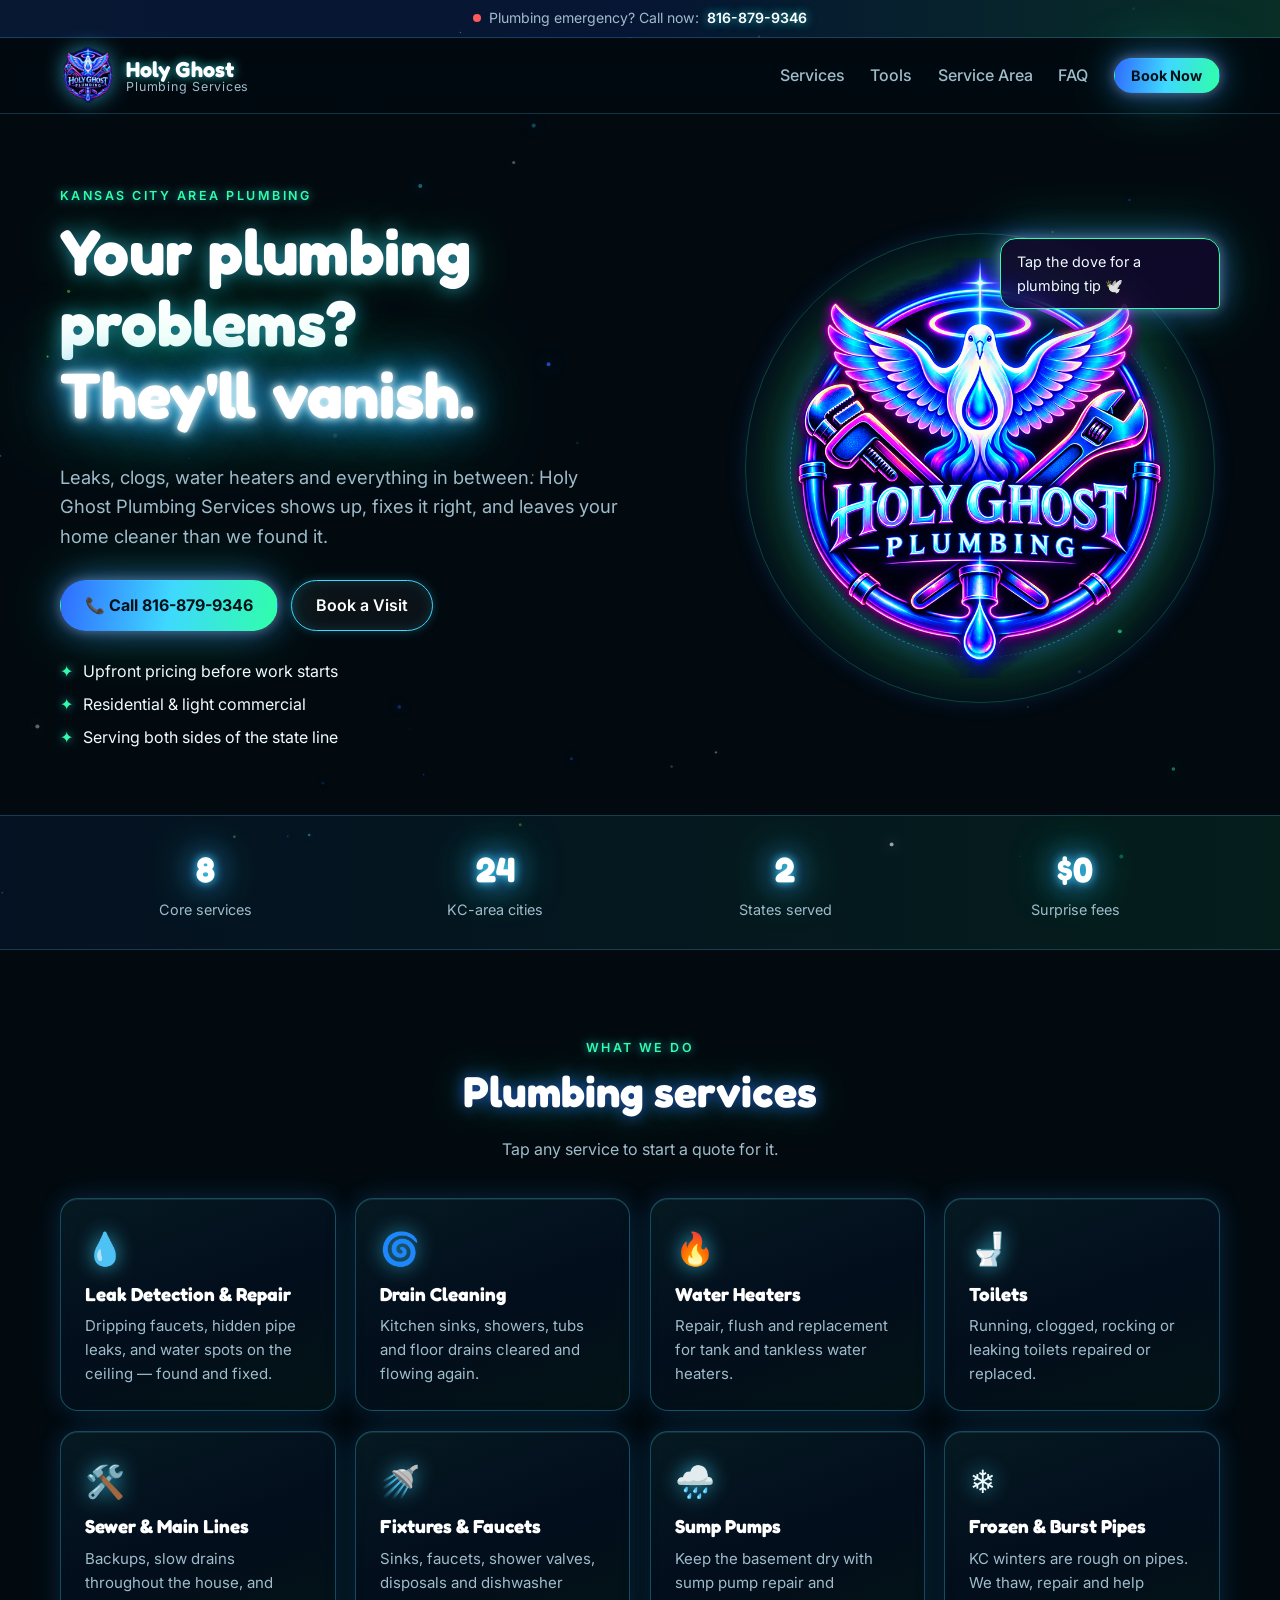
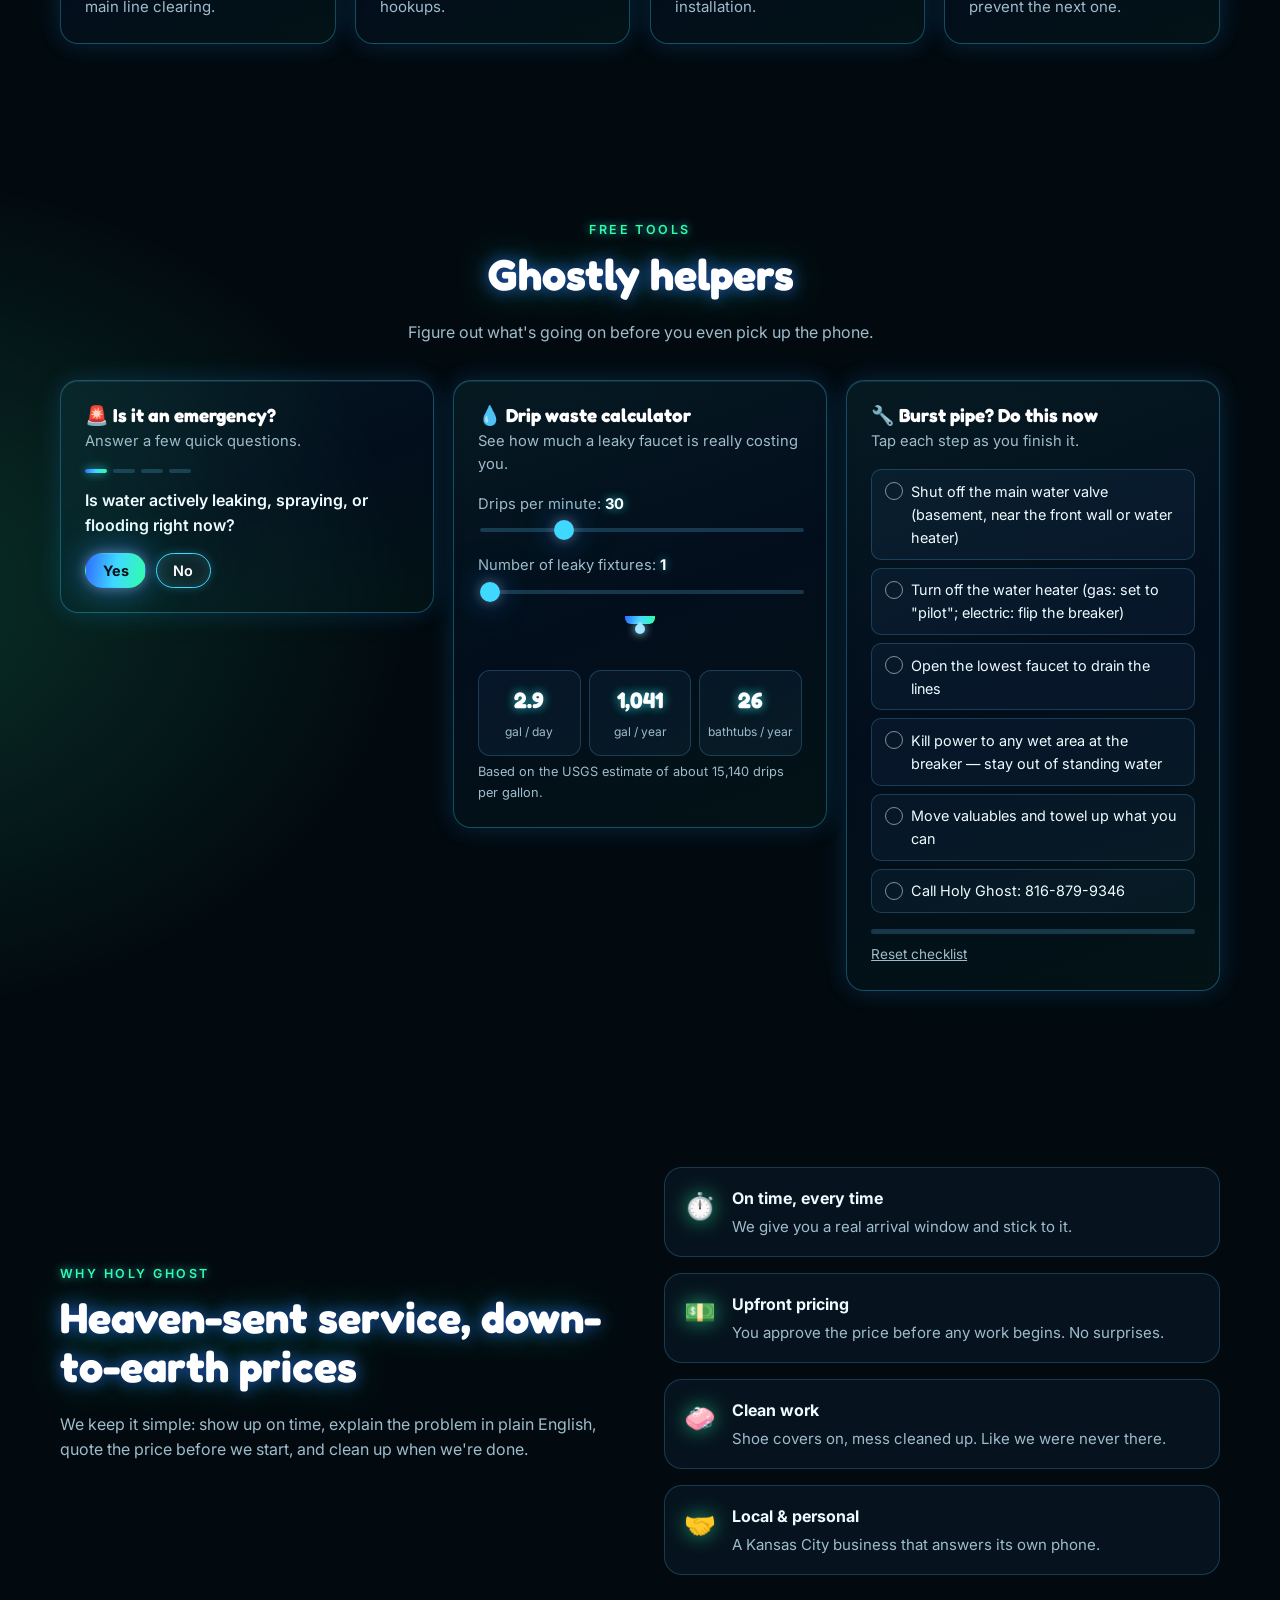
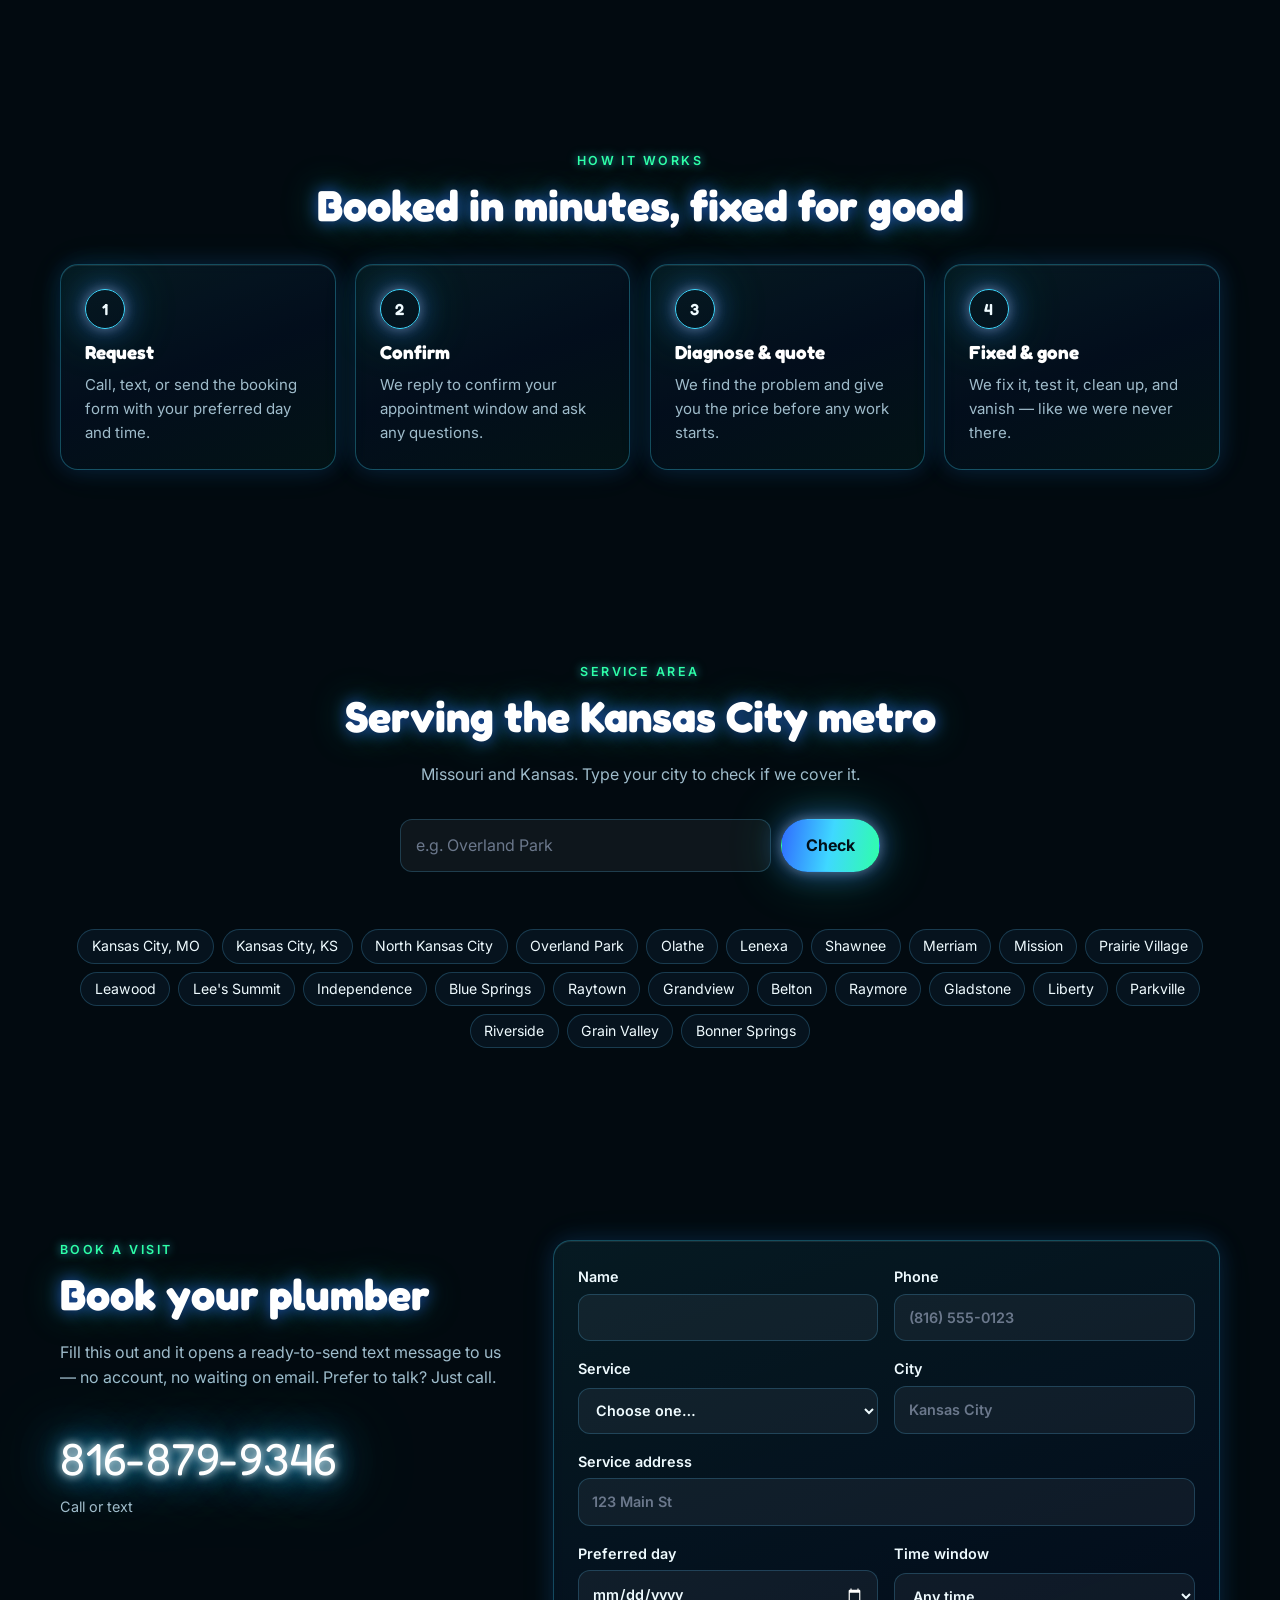
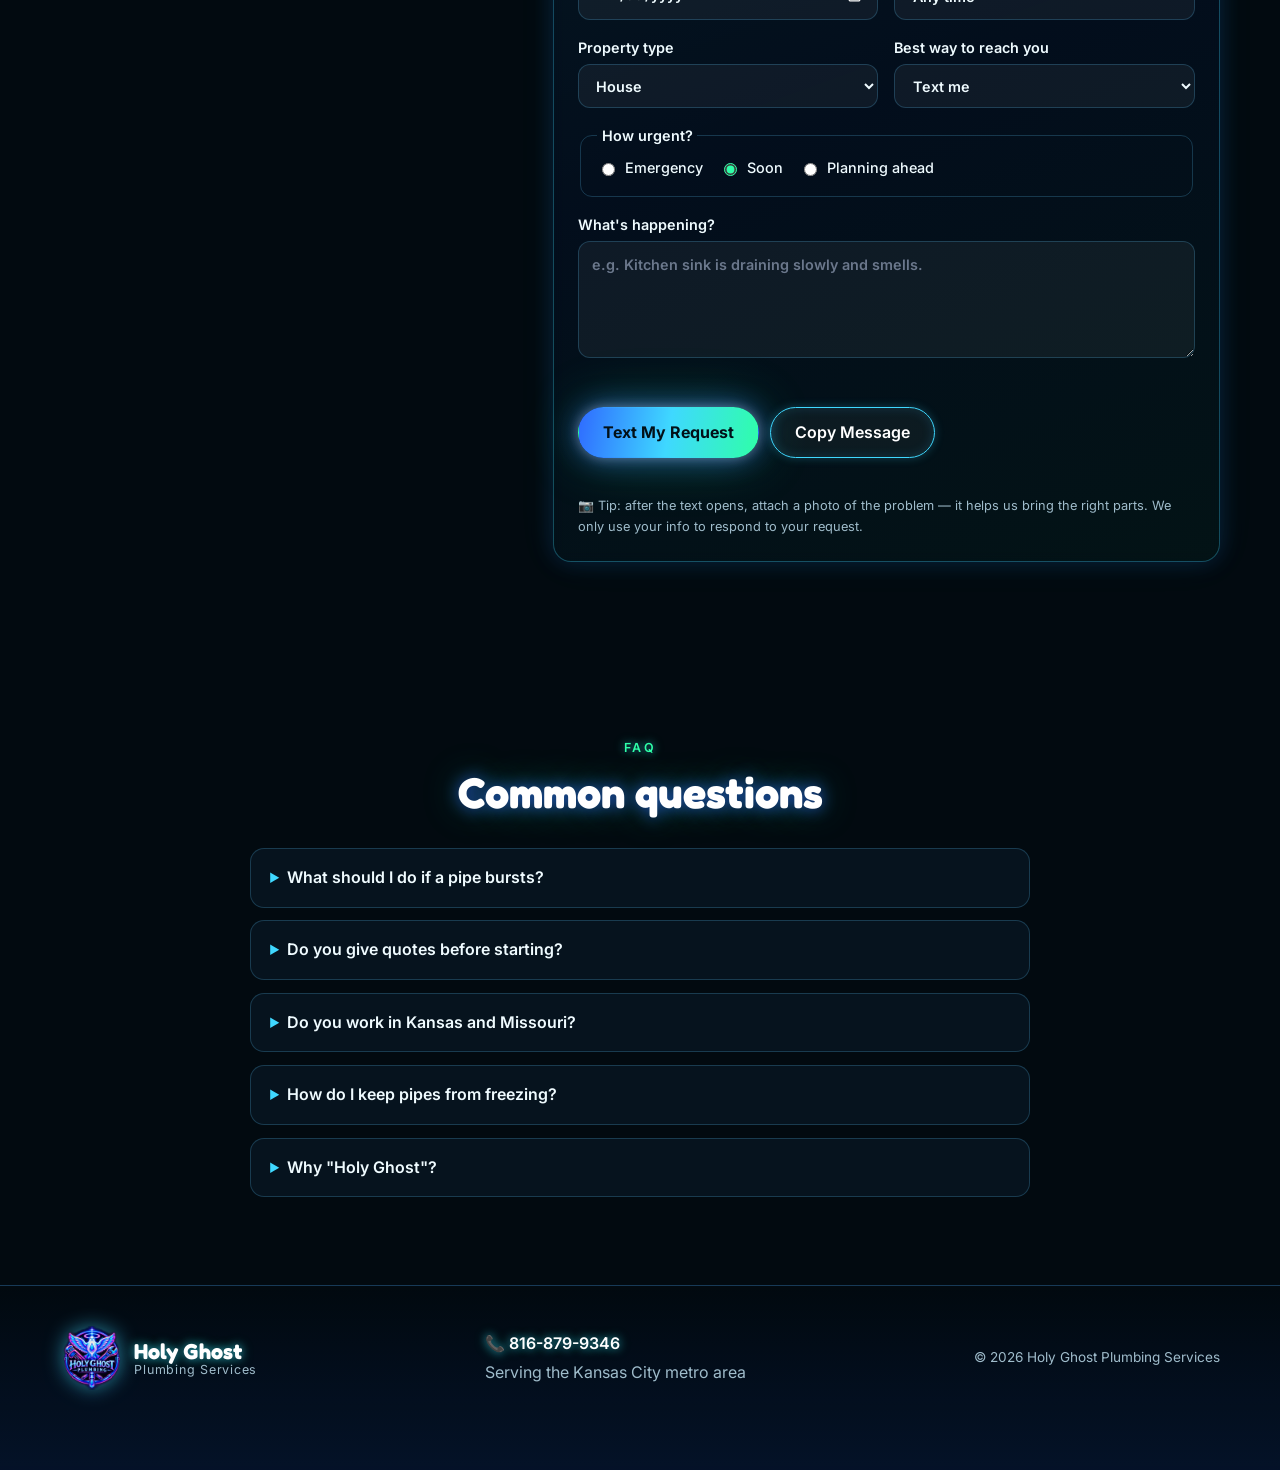
==== commit cc5431b8: "Shift theme to blue and green glow Co-Authored-By: Claude Opus 5.5 <noreply@anthropic.com> Claude-Se" ====
--- a/index.html
+++ b/index.html
@@ -5,7 +5,7 @@
   <meta name="viewport" content="width=device-width, initial-scale=1">
   <title>Holy Ghost Plumbing Services | Kansas City Plumber</title>
   <meta name="description" content="Holy Ghost Plumbing Services — friendly, reliable plumbing for the Kansas City area. Leaks, drains, water heaters, toilets, sewer lines and more. Call or text 816-879-9346.">
-  <meta name="theme-color" content="#05030f">
+  <meta name="theme-color" content="#020a10">
   <link rel="icon" href="assets/favicon.png" type="image/png">
   <link rel="apple-touch-icon" href="assets/apple-touch-icon.png">
   <meta property="og:title" content="Holy Ghost Plumbing Services — Kansas City">
--- a/styles.css
+++ b/styles.css
@@ -1,24 +1,24 @@
 /* Holy Ghost Plumbing — "Spirit Glow" theme */
 :root {
   /* Colors pulled from the Holy Ghost Plumbing logo */
-  --bg: #05030f;
-  --bg-2: #0b0820;
+  --bg: #020a10;
+  --bg-2: #04131c;
   --cyan: #3fd8ff;
   --blue: #2f6bff;
-  --violet: #8a3dff;
-  --magenta: #ff3df2;
-  --panel: rgba(120, 110, 255, .06);
-  --panel-2: rgba(120, 110, 255, .1);
-  --line: rgba(140, 150, 255, .2);
-  --text: #f1f0ff;
-  --muted: #a6a3cf;
+  --green: #2fffa8;
+  --lime: #7dff5c;
+  --panel: rgba(80, 160, 255, .06);
+  --panel-2: rgba(80, 160, 255, .1);
+  --line: rgba(90, 200, 255, .22);
+  --text: #effbff;
+  --muted: #9fbccb;
   --white: #ffffff;
   --ice: #9fe9ff;
-  --grad: linear-gradient(100deg, var(--cyan), var(--blue) 35%, var(--violet) 65%, var(--magenta));
+  --grad: linear-gradient(100deg, var(--blue), var(--cyan) 50%, var(--green));
   --radius: 18px;
-  --glow-sm: 0 0 8px rgba(63,216,255,.55);
-  --glow: 0 0 14px rgba(255,255,255,.35), 0 0 30px rgba(47,107,255,.45), 0 0 60px rgba(255,61,242,.2);
-  --glow-lg: 0 0 18px rgba(255,255,255,.6), 0 0 44px rgba(63,216,255,.5), 0 0 90px rgba(138,61,255,.4), 0 0 140px rgba(255,61,242,.25);
+  --glow-sm: 0 0 8px rgba(63,216,255,.6), 0 0 14px rgba(47,255,168,.3);
+  --glow: 0 0 12px rgba(255,255,255,.3), 0 0 28px rgba(47,107,255,.55), 0 0 56px rgba(47,255,168,.3);
+  --glow-lg: 0 0 16px rgba(255,255,255,.55), 0 0 40px rgba(63,216,255,.6), 0 0 80px rgba(47,107,255,.5), 0 0 130px rgba(47,255,168,.35);
 }
 
 * { box-sizing: border-box; }
@@ -28,9 +28,9 @@
   font-family: "Inter", system-ui, sans-serif;
   color: var(--text);
   background:
-    radial-gradient(1100px 700px at 80% -10%, rgba(47,107,255,.22), transparent 60%),
-    radial-gradient(900px 700px at -10% 35%, rgba(138,61,255,.16), transparent 60%),
-    radial-gradient(800px 600px at 60% 110%, rgba(255,61,242,.12), transparent 60%),
+    radial-gradient(1100px 700px at 80% -10%, rgba(47,107,255,.35), transparent 60%),
+    radial-gradient(900px 700px at -10% 35%, rgba(47,255,168,.16), transparent 60%),
+    radial-gradient(900px 650px at 60% 110%, rgba(47,255,168,.22), transparent 60%),
     var(--bg);
   line-height: 1.6;
   overflow-x: hidden;
@@ -38,8 +38,8 @@
 img { max-width: 100%; display: block; }
 a { color: inherit; }
 h1, h2, h3 { font-family: "Fredoka", "Inter", sans-serif; line-height: 1.12; margin: 0 0 .5em; color: var(--white); }
-h1 { font-size: clamp(2.3rem, 5.5vw, 4rem); text-shadow: 0 0 24px rgba(63,216,255,.35); }
-h2 { font-size: clamp(1.8rem, 3.6vw, 2.7rem); text-shadow: 0 0 22px rgba(138,61,255,.45); }
+h1 { font-size: clamp(2.3rem, 5.5vw, 4rem); text-shadow: 0 0 18px rgba(63,216,255,.55), 0 0 44px rgba(47,255,168,.3); }
+h2 { font-size: clamp(1.8rem, 3.6vw, 2.7rem); text-shadow: 0 0 16px rgba(47,107,255,.7), 0 0 36px rgba(47,255,168,.35); }
 h3 { font-size: 1.18rem; }
 .wrap { width: min(1160px, 100% - 32px); margin-inline: auto; position: relative; }
 .narrow { width: min(780px, 100% - 32px); }
@@ -48,7 +48,7 @@
 .skip { position: absolute; left: -999px; }
 .skip:focus { left: 16px; top: 16px; z-index: 100; background: #fff; color: #000; padding: 8px 12px; }
 
-.eyebrow { text-transform: uppercase; letter-spacing: .2em; font-size: .78rem; font-weight: 600; color: var(--ice); margin: 0 0 .6rem; text-shadow: var(--glow-sm); }
+.eyebrow { text-transform: uppercase; letter-spacing: .2em; font-size: .78rem; font-weight: 600; color: var(--green); margin: 0 0 .6rem; text-shadow: var(--glow-sm); }
 .sub { color: var(--muted); max-width: 640px; }
 .sub.center { margin-inline: auto; }
 .small { font-size: .9rem; color: var(--muted); margin-top: 0; }
@@ -56,16 +56,16 @@
 
 .glow-text {
   color: #fff;
-  text-shadow: 0 0 8px #fff, 0 0 22px var(--cyan), 0 0 46px var(--blue), 0 0 80px var(--magenta);
+  text-shadow: 0 0 8px #fff, 0 0 22px var(--cyan), 0 0 46px var(--blue), 0 0 80px var(--green);
   animation: breathe 3.2s ease-in-out infinite;
 }
-@keyframes breathe { 50% { text-shadow: 0 0 6px #fff, 0 0 14px var(--cyan), 0 0 30px var(--violet), 0 0 50px rgba(255,61,242,.5); } }
+@keyframes breathe { 50% { text-shadow: 0 0 6px #fff, 0 0 14px var(--cyan), 0 0 30px var(--blue), 0 0 50px rgba(47,255,168,.5); } }
 
 /* Background canvas + cursor glow */
 #spirits { position: fixed; inset: 0; width: 100%; height: 100%; z-index: 0; pointer-events: none; }
 .cursor-glow {
   position: fixed; width: 420px; height: 420px; border-radius: 50%; pointer-events: none; z-index: 0;
-  background: radial-gradient(circle, rgba(63,216,255,.12), rgba(255,61,242,.05) 35%, transparent 60%);
+  background: radial-gradient(circle, rgba(63,216,255,.12), rgba(47,255,168,.05) 35%, transparent 60%);
   transform: translate(-50%, -50%); left: -500px; top: -500px; transition: opacity .3s;
 }
 .site-header, main, footer, .topbar { position: relative; z-index: 1; }
@@ -78,20 +78,20 @@
   transition: transform .18s, box-shadow .25s, background .25s, color .25s;
 }
 .btn:hover { transform: translateY(-2px); }
-.btn-primary { background: var(--grad); color: #fff; box-shadow: var(--glow); text-shadow: 0 0 6px rgba(255,255,255,.5); }
+.btn-primary { background: var(--grad); color: #021018; box-shadow: var(--glow); font-weight: 700; }
 .btn-primary:hover { box-shadow: var(--glow-lg); }
 .btn-ghost { background: rgba(255,255,255,.04); color: #fff; border-color: var(--cyan); box-shadow: inset 0 0 12px rgba(63,216,255,.15), 0 0 10px rgba(63,216,255,.25); }
-.btn-ghost:hover { border-color: var(--magenta); box-shadow: var(--glow), inset 0 0 16px rgba(255,61,242,.2); }
+.btn-ghost:hover { border-color: var(--green); box-shadow: var(--glow), inset 0 0 16px rgba(47,255,168,.2); }
 .btn-small { padding: .55em 1.15em; font-size: .9rem; }
 .link-btn { background: none; border: 0; color: var(--muted); text-decoration: underline; cursor: pointer; font: inherit; font-size: .85rem; padding: 0; margin-top: .6rem; }
 .link-btn:hover { color: #fff; }
 
 /* Top bar & header */
-.topbar { background: linear-gradient(90deg, rgba(47,107,255,.15), rgba(138,61,255,.15), rgba(255,61,242,.15)); border-bottom: 1px solid var(--line); color: var(--muted); text-align: center; font-size: .88rem; padding: .45rem 16px; display: flex; justify-content: center; align-items: center; gap: .5rem; flex-wrap: wrap; }
+.topbar { background: linear-gradient(90deg, rgba(47,107,255,.15), rgba(30,90,255,.15), rgba(47,255,168,.15)); border-bottom: 1px solid var(--line); color: var(--muted); text-align: center; font-size: .88rem; padding: .45rem 16px; display: flex; justify-content: center; align-items: center; gap: .5rem; flex-wrap: wrap; }
 .topbar a { color: #fff; font-weight: 600; text-decoration: none; text-shadow: var(--glow-sm); }
 .pulse-dot { width: 8px; height: 8px; border-radius: 50%; background: #ff5a5a; box-shadow: 0 0 0 0 rgba(255,90,90,.7); animation: pulse 1.8s infinite; }
 @keyframes pulse { 70% { box-shadow: 0 0 0 10px rgba(255,90,90,0); } 100% { box-shadow: 0 0 0 0 rgba(255,90,90,0); } }
-.site-header { position: sticky; top: 0; z-index: 50; background: rgba(5,3,15,.75); backdrop-filter: blur(14px); border-bottom: 1px solid var(--line); }
+.site-header { position: sticky; top: 0; z-index: 50; background: rgba(2,10,16,.75); backdrop-filter: blur(14px); border-bottom: 1px solid var(--line); }
 .header-inner { display: flex; align-items: center; justify-content: space-between; padding: .6rem 0; }
 .brand { display: flex; align-items: center; gap: .65rem; text-decoration: none; }
 .brand img { filter: drop-shadow(0 0 10px rgba(63,216,255,.6)); }
@@ -110,17 +110,17 @@
 .lead { font-size: 1.15rem; color: var(--muted); max-width: 560px; }
 .hero-cta { display: flex; flex-wrap: wrap; gap: .8rem; margin: 1.8rem 0; }
 .hero-points { list-style: none; padding: 0; margin: 0; display: grid; gap: .45rem; color: var(--text); }
-.hero-points li::before { content: "✦"; color: var(--cyan); text-shadow: var(--glow-sm); margin-right: .6em; }
+.hero-points li::before { content: "✦"; color: var(--green); text-shadow: var(--glow-sm); margin-right: .6em; }
 .hero-art { position: relative; display: grid; place-items: center; min-height: 500px; }
-.aura { position: absolute; width: 360px; height: 360px; border-radius: 50%; background: radial-gradient(circle, rgba(63,216,255,.35), rgba(138,61,255,.18) 40%, rgba(255,61,242,.08) 55%, transparent 70%); animation: aura 5s ease-in-out infinite; }
+.aura { position: absolute; width: 470px; height: 470px; filter: blur(6px); border-radius: 50%; background: radial-gradient(circle, rgba(63,216,255,.4), rgba(47,107,255,.25) 40%, rgba(47,255,168,.18) 58%, transparent 72%); animation: aura 5s ease-in-out infinite; }
 @keyframes aura { 50% { transform: scale(1.12); opacity: .75; } }
-.ring { position: absolute; border-radius: 50%; border: 1px solid rgba(63,216,255,.45); box-shadow: 0 0 20px rgba(47,107,255,.3), inset 0 0 20px rgba(138,61,255,.2); }
-.r2 { border-color: rgba(255,61,242,.45) !important; }
+.ring { position: absolute; border-radius: 50%; border: 1px solid rgba(63,216,255,.45); box-shadow: 0 0 20px rgba(47,107,255,.3), inset 0 0 20px rgba(30,90,255,.2); }
+.r2 { border-color: rgba(47,255,168,.45) !important; }
 .r1 { width: 380px; height: 380px; animation: spin 18s linear infinite; border-style: dashed; }
 .r2 { width: 470px; height: 470px; animation: spin 30s linear infinite reverse; opacity: .5; }
 @keyframes spin { to { transform: rotate(360deg); } }
 .mascot-btn { position: relative; background: none; border: 0; padding: 0; cursor: pointer; animation: float 4s ease-in-out infinite; }
-.mascot { width: min(420px, 80vw); height: auto; filter: drop-shadow(0 0 18px rgba(63,216,255,.5)) drop-shadow(0 0 50px rgba(255,61,242,.3)); transition: transform .3s, opacity .3s; }
+.mascot { width: min(420px, 80vw); height: auto; position: relative; filter: saturate(1.1) brightness(1.05); transition: transform .3s, opacity .3s; }
 .mascot-btn:hover .mascot { transform: scale(1.04); }
 .mascot-btn.boo .mascot { animation: boo .7s ease; }
 @keyframes boo { 30% { transform: scale(1.18) rotate(-6deg); opacity: .5; } 60% { transform: scale(.95) rotate(4deg); opacity: 1; } }
@@ -128,16 +128,16 @@
 @keyframes float { 0%,100% { transform: translateY(0) rotate(-2deg); } 50% { transform: translateY(-18px) rotate(2deg); } }
 .bubble {
   position: absolute; top: 4%; right: 0; max-width: 220px; padding: .7rem 1rem; border-radius: 16px 16px 4px 16px;
-  background: rgba(20,10,50,.75); border: 1px solid var(--magenta); backdrop-filter: blur(8px);
+  background: rgba(20,10,50,.75); border: 1px solid var(--green); backdrop-filter: blur(8px);
   font-size: .9rem; box-shadow: var(--glow); transition: opacity .3s, transform .3s;
 }
 .bubble.pop { animation: pop .35s ease; }
 @keyframes pop { from { transform: scale(.8); opacity: 0; } }
 
 /* Stats strip */
-.strip { border-block: 1px solid var(--line); background: linear-gradient(90deg, rgba(47,107,255,.08), rgba(255,61,242,.08)); }
+.strip { border-block: 1px solid var(--line); background: linear-gradient(90deg, rgba(47,107,255,.08), rgba(47,255,168,.08)); }
 .strip-inner { display: grid; grid-template-columns: repeat(4, 1fr); text-align: center; padding: 1.6rem 0; }
-.stat strong { display: block; font-family: "Fredoka", sans-serif; font-size: 2.2rem; color: #fff; text-shadow: 0 0 10px var(--cyan), 0 0 28px var(--violet); }
+.stat strong { display: block; font-family: "Fredoka", sans-serif; font-size: 2.2rem; color: #fff; text-shadow: 0 0 10px var(--cyan), 0 0 28px var(--blue), 0 0 46px var(--green); }
 .stat span { color: var(--muted); font-size: .9rem; }
 
 /* Sections & cards */
@@ -145,13 +145,13 @@
 .grid { display: grid; gap: 1.2rem; margin-top: 2.2rem; }
 .services-grid { grid-template-columns: repeat(4, 1fr); }
 .card {
-  background: linear-gradient(160deg, rgba(63,216,255,.08), rgba(138,61,255,.05) 50%, rgba(255,61,242,.04));
-  border: 1px solid var(--line); border-radius: var(--radius); padding: 1.5rem;
-  box-shadow: 0 0 0 rgba(255,255,255,0), inset 0 1px 0 rgba(255,255,255,.08);
+  background: linear-gradient(160deg, rgba(63,216,255,.08), rgba(30,90,255,.05) 50%, rgba(47,255,168,.04));
+  border: 1px solid rgba(63,216,255,.3); border-radius: var(--radius); padding: 1.5rem;
+  box-shadow: 0 0 22px rgba(47,107,255,.18), 0 0 40px rgba(47,255,168,.06), inset 0 1px 0 rgba(255,255,255,.08);
   backdrop-filter: blur(6px);
 }
 .service { text-align: left; font: inherit; color: inherit; cursor: pointer; transition: transform .25s, border-color .25s, box-shadow .25s; position: relative; overflow: hidden; }
-.service::after { content: ""; position: absolute; inset: 0; background: radial-gradient(400px circle at var(--mx, 50%) var(--my, 50%), rgba(63,216,255,.2), rgba(255,61,242,.08) 25%, transparent 45%); opacity: 0; transition: opacity .3s; pointer-events: none; }
+.service::after { content: ""; position: absolute; inset: 0; background: radial-gradient(400px circle at var(--mx, 50%) var(--my, 50%), rgba(63,216,255,.2), rgba(47,255,168,.08) 25%, transparent 45%); opacity: 0; transition: opacity .3s; pointer-events: none; }
 .service:hover::after { opacity: 1; }
 .service:hover, .service:focus-visible { transform: translateY(-6px); border-color: var(--cyan); box-shadow: var(--glow); outline: none; }
 .service .icon { font-size: 2rem; display: block; margin-bottom: .6rem; filter: drop-shadow(0 0 10px rgba(63,216,255,.7)); }
@@ -205,8 +205,8 @@
 .why-inner { display: grid; grid-template-columns: 1fr 1fr; gap: 3rem; align-items: center; }
 .why-list { list-style: none; margin: 0; padding: 0; display: grid; gap: 1rem; }
 .why-list li { display: flex; gap: 1rem; background: var(--panel); padding: 1.1rem 1.2rem; border-radius: var(--radius); border: 1px solid var(--line); transition: .25s; }
-.why-list li:hover { border-color: var(--magenta); box-shadow: var(--glow); }
-.why-list span { font-size: 1.6rem; filter: drop-shadow(0 0 10px rgba(255,61,242,.6)); }
+.why-list li:hover { border-color: var(--green); box-shadow: var(--glow); }
+.why-list span { font-size: 1.6rem; filter: drop-shadow(0 0 10px rgba(47,255,168,.6)); }
 .why-list p { margin: .2rem 0 0; color: var(--muted); font-size: .94rem; }
 
 /* Service area */
@@ -217,14 +217,14 @@
 .area-result.no { color: #ffc38a; }
 .chips { list-style: none; padding: 0; display: flex; flex-wrap: wrap; justify-content: center; gap: .5rem; margin-top: 1rem; }
 .chips li { background: var(--panel); border: 1px solid var(--line); color: var(--text); padding: .35em .95em; border-radius: 999px; font-size: .88rem; transition: .25s; }
-.chips li.hit { background: var(--grad); color: #fff; box-shadow: var(--glow-lg); }
+.chips li.hit { background: var(--grad); color: #021018; box-shadow: var(--glow-lg); }
 
 /* Forms */
 input, select, textarea {
   width: 100%; font: inherit; padding: .78em .95em; border: 1px solid var(--line); border-radius: 12px;
   background: rgba(255,255,255,.05); color: var(--text); transition: border-color .2s, box-shadow .2s;
 }
-select option { background: #0b0820; color: var(--text); }
+select option { background: #04131c; color: var(--text); }
 input::placeholder, textarea::placeholder { color: #6b788c; }
 input[type=date] { color-scheme: dark; }
 input:focus, select:focus, textarea:focus { outline: none; border-color: var(--cyan); box-shadow: var(--glow); }
@@ -236,7 +236,7 @@
 .urgency { border: 1px solid var(--line); border-radius: 12px; padding: .6rem 1rem 1rem; display: flex; flex-wrap: wrap; gap: 1rem; }
 .urgency legend { font-weight: 600; font-size: .9rem; padding: 0 .3rem; }
 .urgency label { display: flex; align-items: center; gap: .45rem; font-weight: 500; }
-.urgency input { width: auto; accent-color: var(--magenta); }
+.urgency input { width: auto; accent-color: var(--green); }
 .form-actions { display: flex; flex-wrap: wrap; gap: .7rem; }
 .form-error { color: #ff8a8a; margin: 0; min-height: 1.2em; font-size: .9rem; }
 .form-note { color: #fff; text-shadow: var(--glow-sm); margin: 0; font-size: .9rem; }
@@ -245,13 +245,13 @@
 /* FAQ */
 details { background: var(--panel); border: 1px solid var(--line); border-radius: 14px; padding: 1rem 1.2rem; margin-top: .8rem; transition: .25s; }
 details:first-of-type { margin-top: 2rem; }
-details[open], details:hover { border-color: var(--violet); box-shadow: 0 0 22px rgba(138,61,255,.3); }
+details[open], details:hover { border-color: var(--blue); box-shadow: 0 0 22px rgba(30,90,255,.3); }
 summary { cursor: pointer; font-weight: 600; }
 summary::marker { color: var(--cyan); }
 details p { color: var(--muted); margin: .7rem 0 0; }
 
 /* Footer */
-.site-footer { border-top: 1px solid var(--line); background: linear-gradient(180deg, transparent, rgba(138,61,255,.1)); color: var(--muted); padding: 2.5rem 0 5rem; }
+.site-footer { border-top: 1px solid var(--line); background: linear-gradient(180deg, transparent, rgba(30,90,255,.1)); color: var(--muted); padding: 2.5rem 0 5rem; }
 .footer-inner { display: flex; flex-wrap: wrap; align-items: center; justify-content: space-between; gap: 1.5rem; }
 .footer-inner p { margin: .2rem 0; }
 .footer-inner a { color: #fff; text-decoration: none; font-weight: 600; text-shadow: var(--glow-sm); }
@@ -263,7 +263,7 @@
   width: 60px; height: 60px; border-radius: 50%; background: var(--grad); place-items: center;
   font-size: 1.6rem; text-decoration: none; box-shadow: var(--glow-lg); animation: callpulse 2.4s infinite;
 }
-@keyframes callpulse { 50% { box-shadow: 0 0 10px rgba(63,216,255,.6), 0 0 30px rgba(255,61,242,.4); } }
+@keyframes callpulse { 50% { box-shadow: 0 0 10px rgba(63,216,255,.6), 0 0 30px rgba(47,255,168,.4); } }
 
 /* Scroll reveal */
 .reveal { opacity: 0; transform: translateY(24px); filter: blur(4px); transition: opacity .8s ease, transform .8s ease, filter .8s ease; }
@@ -277,7 +277,7 @@
 }
 @media (max-width: 760px) {
   .nav-toggle { display: block; }
-  .nav { position: absolute; top: 100%; left: 0; right: 0; flex-direction: column; gap: 0; background: rgba(5,3,15,.97); border-bottom: 1px solid var(--line); display: none; padding: .5rem 16px 1rem; }
+  .nav { position: absolute; top: 100%; left: 0; right: 0; flex-direction: column; gap: 0; background: rgba(2,10,16,.97); border-bottom: 1px solid var(--line); display: none; padding: .5rem 16px 1rem; }
   .nav.open { display: flex; }
   .nav a:not(.btn) { padding: .85rem 0; width: 100%; border-bottom: 1px solid var(--line); }
   .nav .btn { margin-top: .8rem; width: 100%; }
@@ -285,7 +285,7 @@
   .hero-inner { grid-template-columns: 1fr; text-align: center; }
   .hero-art { order: -1; min-height: 360px; }
   .mascot { width: 280px; }
-  .aura { width: 250px; height: 250px; }
+  .aura { width: 320px; height: 320px; }
   .r1 { width: 270px; height: 270px; } .r2 { width: 330px; height: 330px; }
   .bubble { top: auto; bottom: 0; right: 50%; transform: translateX(50%); border-radius: 16px; }
   .hero-cta { justify-content: center; }
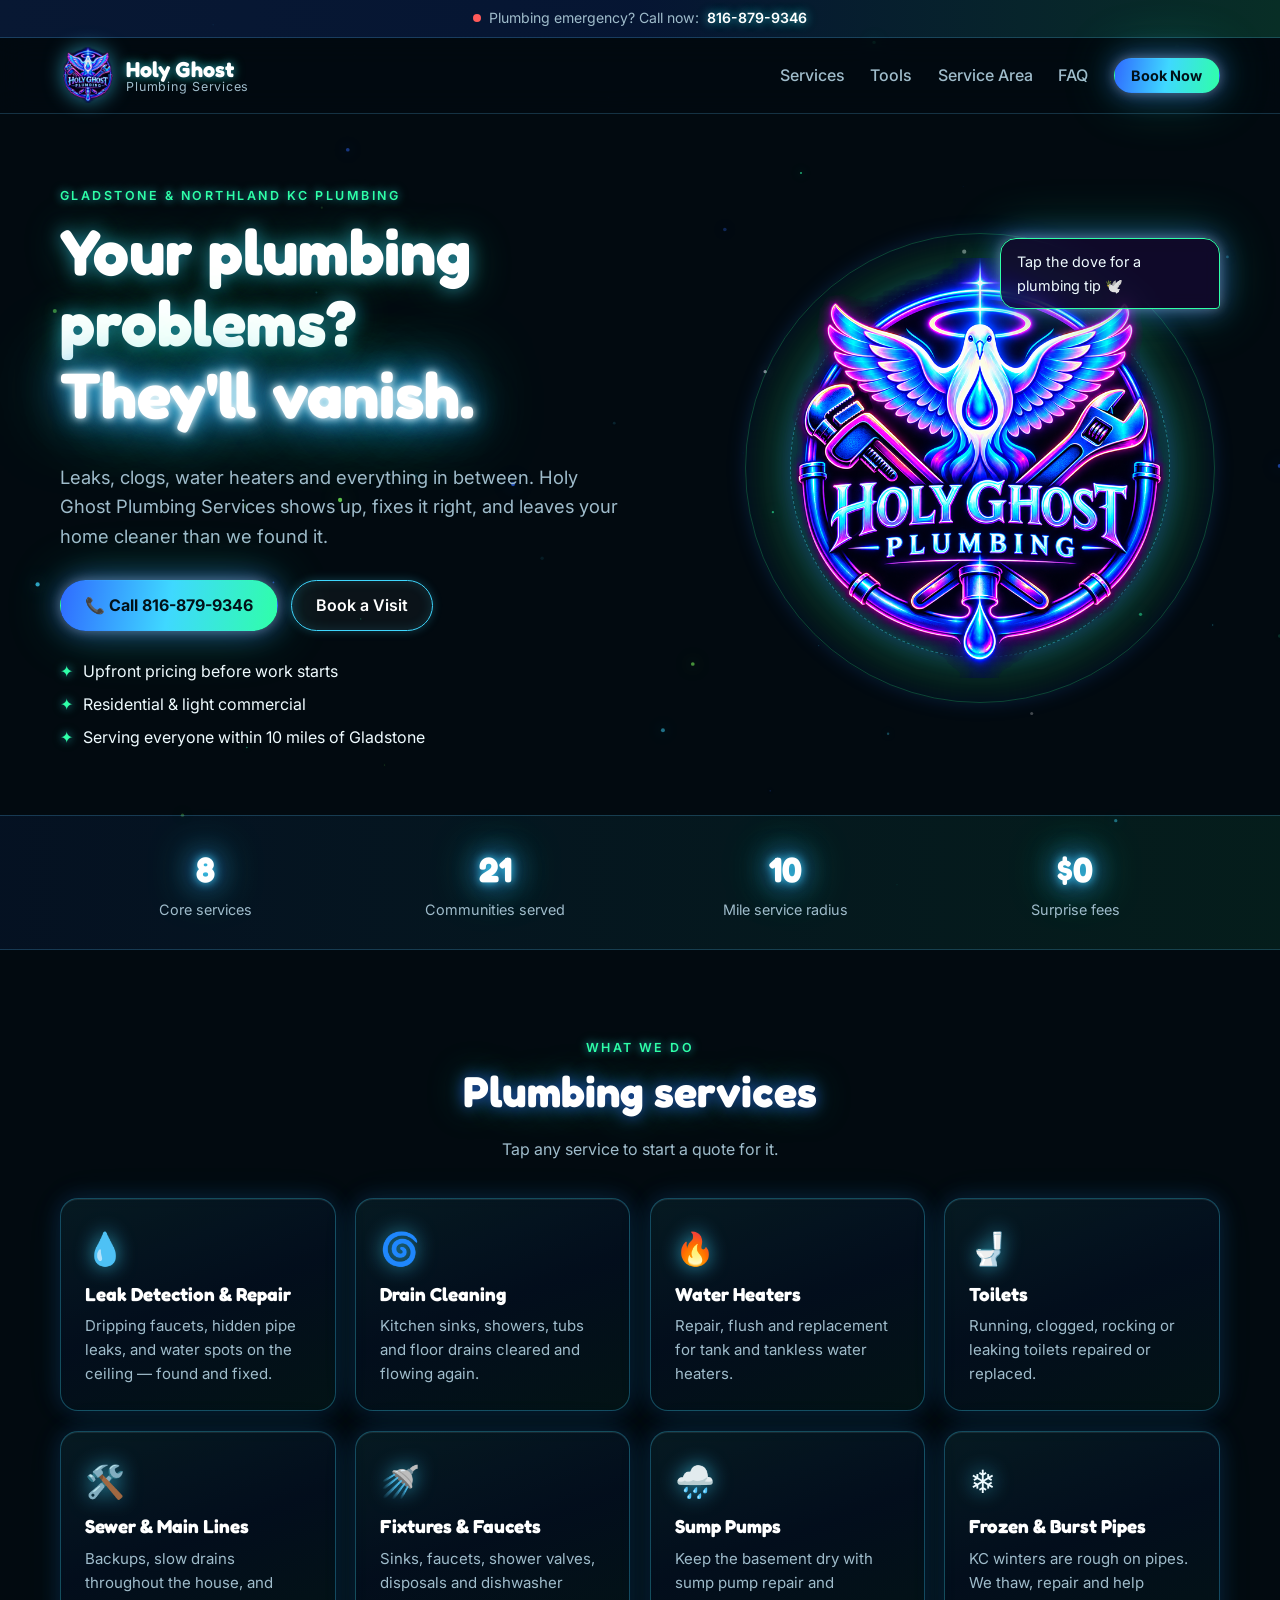
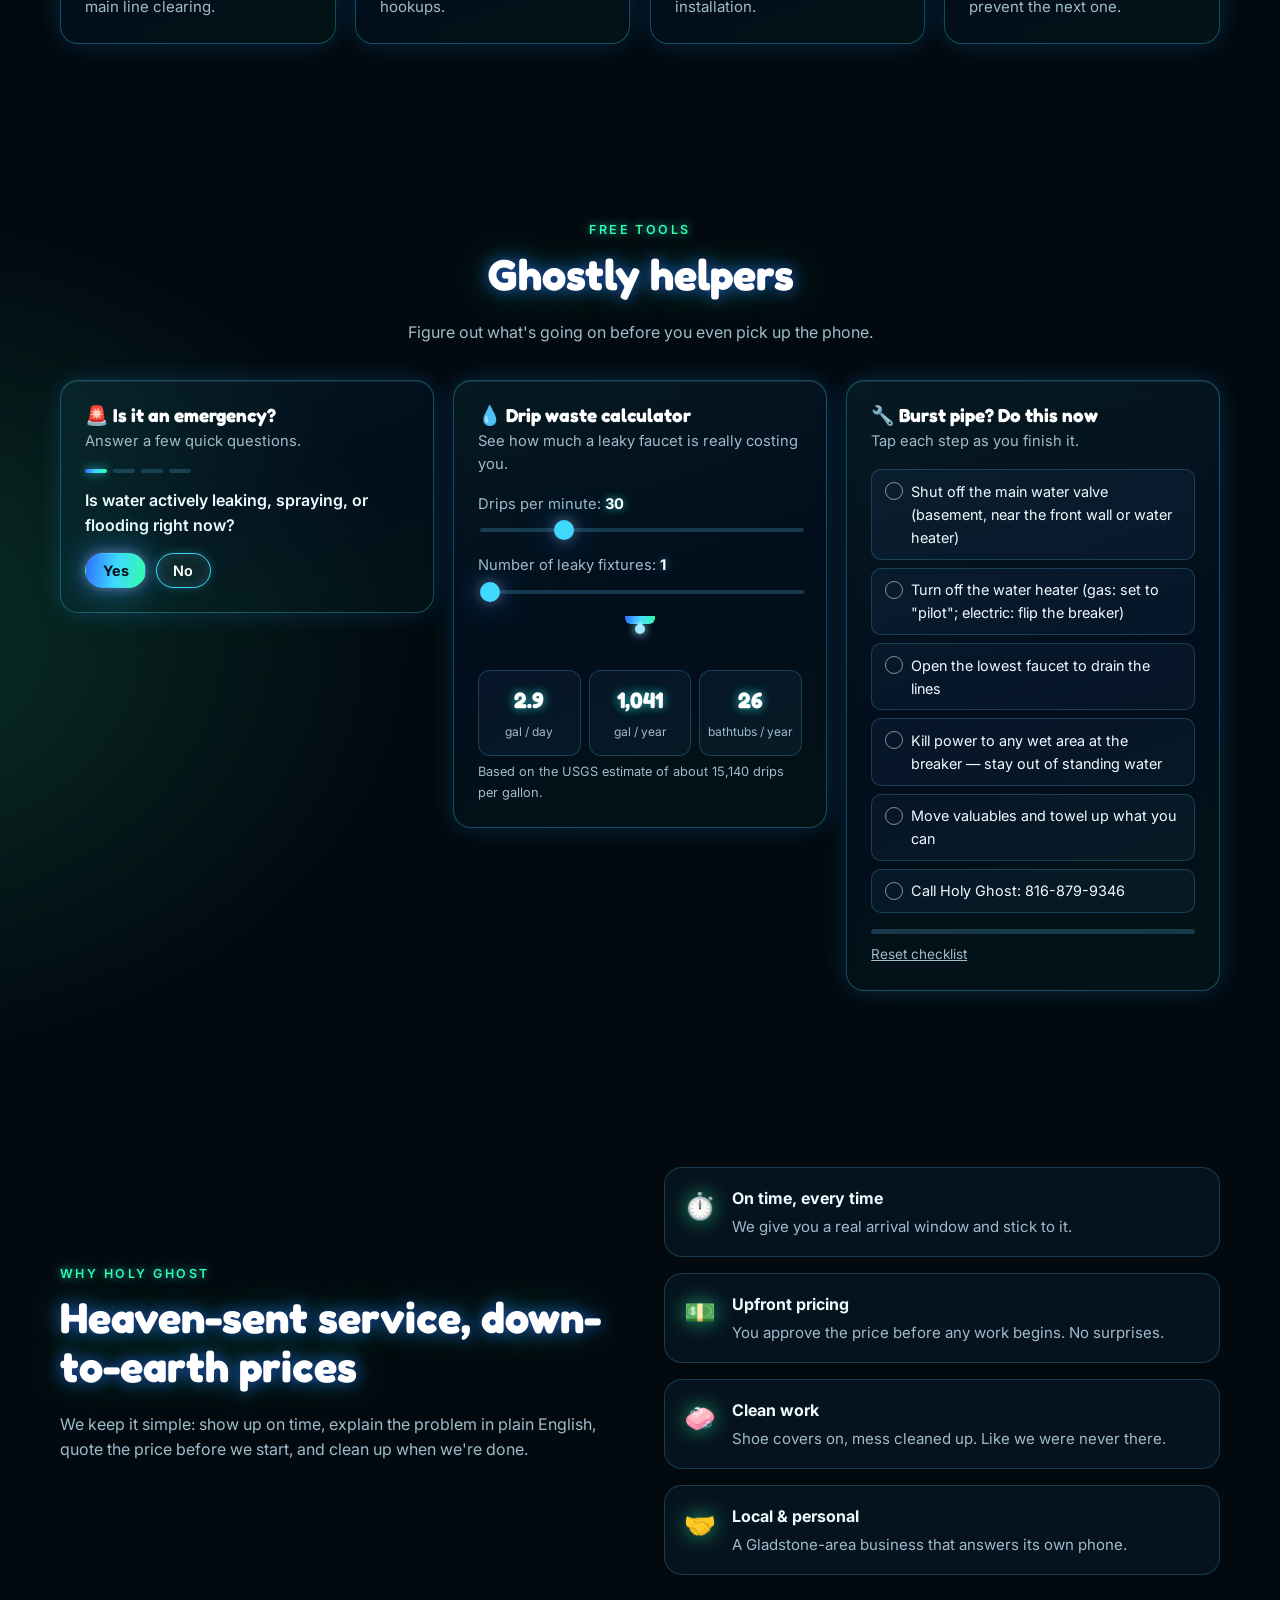
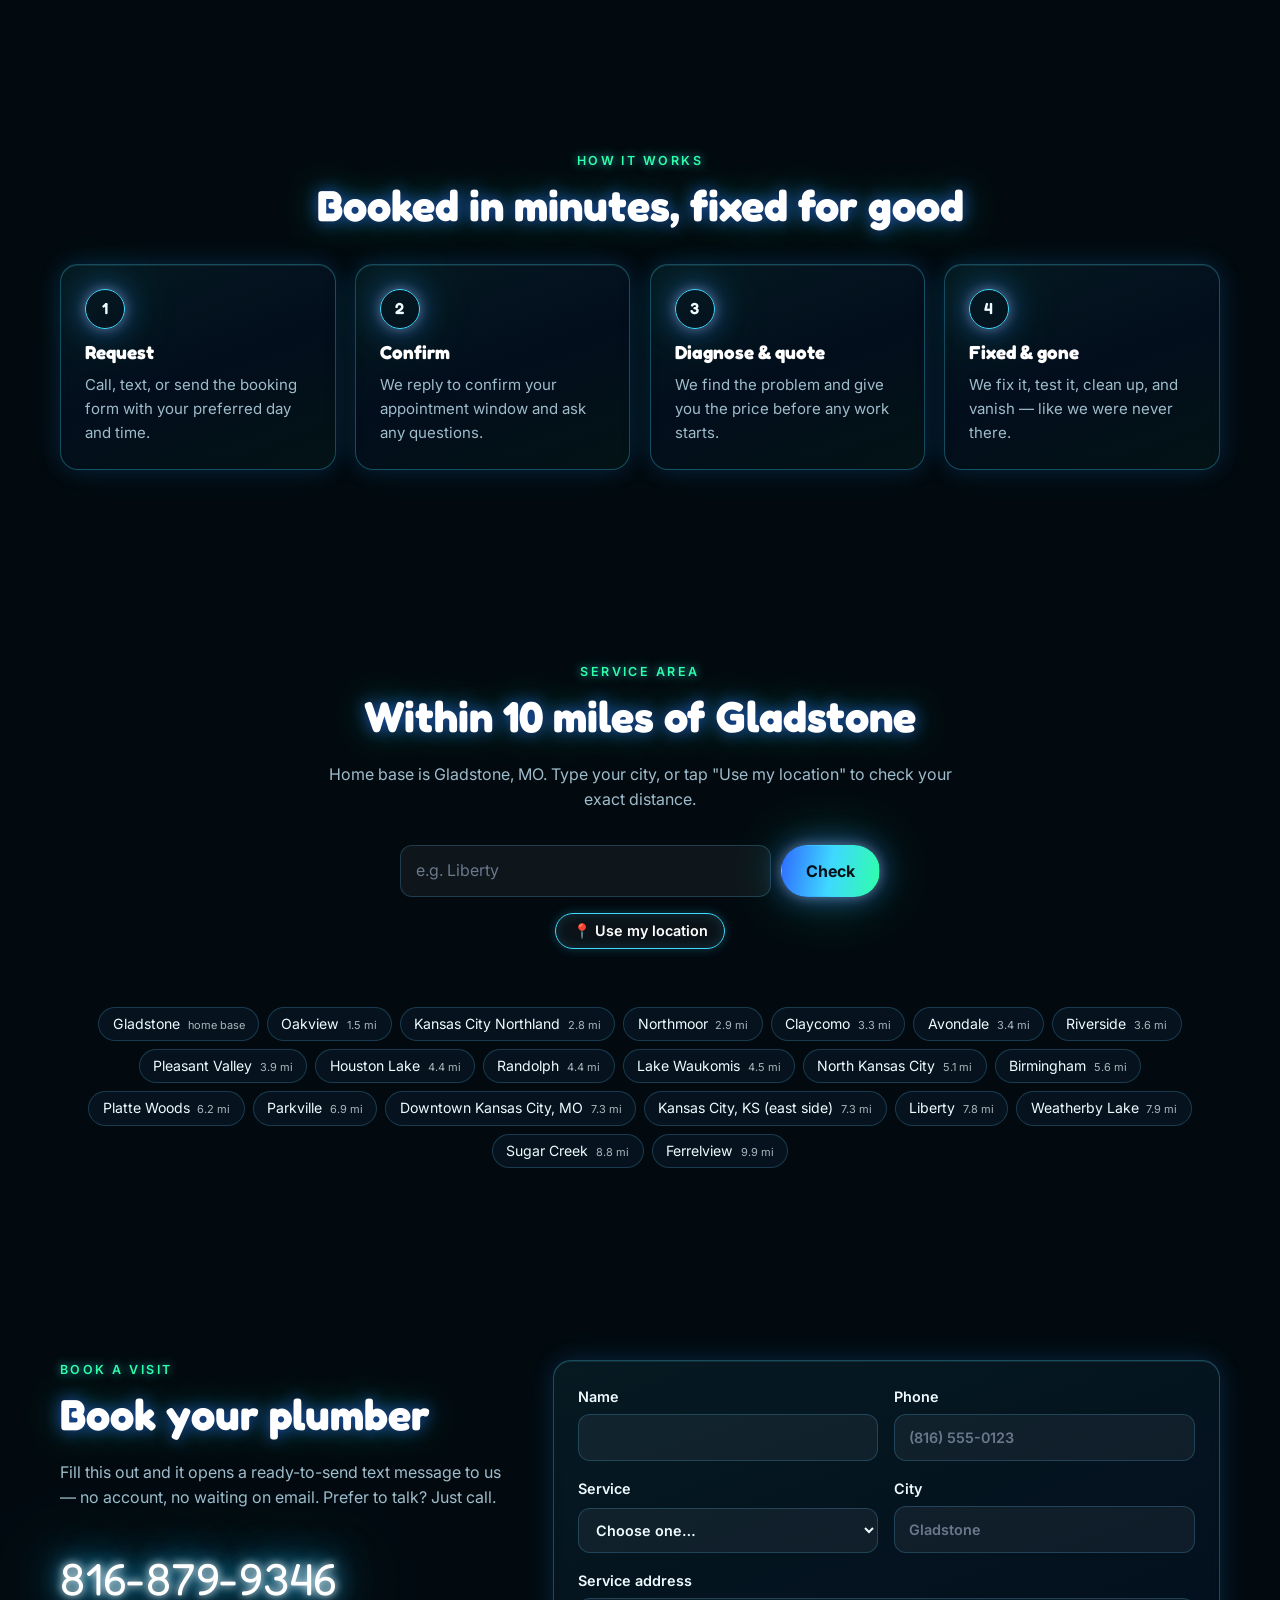
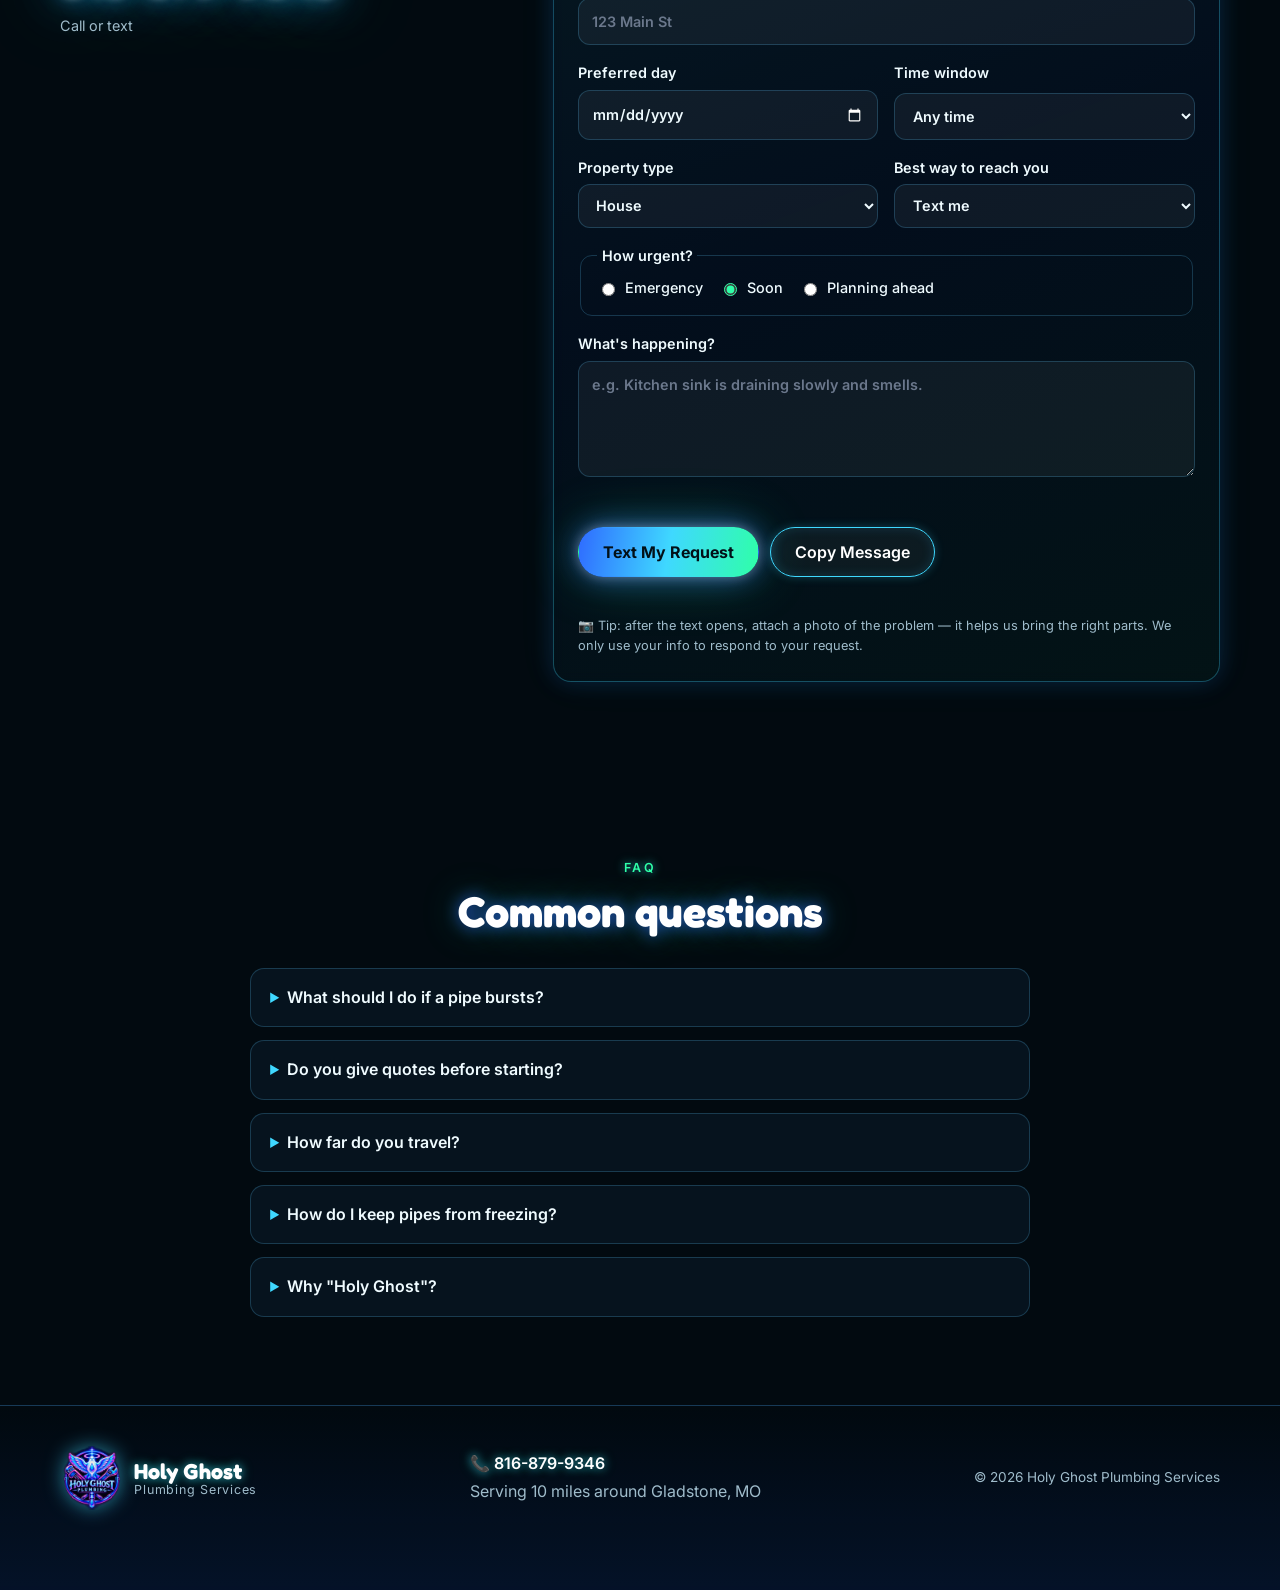
==== commit bc0cc8ab: "Service area: 10-mile radius around Gladstone, MO with location check Co-Authored-By: Claude Opus 5." ====
--- a/index.html
+++ b/index.html
@@ -3,8 +3,8 @@
 <head>
   <meta charset="utf-8">
   <meta name="viewport" content="width=device-width, initial-scale=1">
-  <title>Holy Ghost Plumbing Services | Kansas City Plumber</title>
-  <meta name="description" content="Holy Ghost Plumbing Services — friendly, reliable plumbing for the Kansas City area. Leaks, drains, water heaters, toilets, sewer lines and more. Call or text 816-879-9346.">
+  <title>Holy Ghost Plumbing Services | Gladstone &amp; Northland KC Plumber</title>
+  <meta name="description" content="Holy Ghost Plumbing Services — friendly, reliable plumbing within 10 miles of Gladstone, MO, including the Northland, North Kansas City, Liberty, Parkville and Riverside. Leaks, drains, water heaters, toilets, sewer lines and more. Call or text 816-879-9346.">
   <meta name="theme-color" content="#020a10">
   <link rel="icon" href="assets/favicon.png" type="image/png">
   <link rel="apple-touch-icon" href="assets/apple-touch-icon.png">
@@ -21,7 +21,8 @@
     "@type": "Plumber",
     "name": "Holy Ghost Plumbing Services",
     "telephone": "+1-816-879-9346",
-    "areaServed": "Kansas City metro area",
+    "areaServed": { "@type": "GeoCircle", "geoMidpoint": { "@type": "GeoCoordinates", "latitude": 39.2039, "longitude": -94.5547 }, "geoRadius": "16093" },
+    "address": { "@type": "PostalAddress", "addressLocality": "Gladstone", "addressRegion": "MO", "addressCountry": "US" },
     "image": "assets/logo.png"
   }
   </script>
@@ -61,7 +62,7 @@
     <section class="hero" id="top">
       <div class="wrap hero-inner">
         <div class="hero-copy reveal">
-          <p class="eyebrow">Kansas City Area Plumbing</p>
+          <p class="eyebrow">Gladstone &amp; Northland KC Plumbing</p>
           <h1>Your plumbing problems?<br><span class="glow-text" id="vanish">They'll vanish.</span></h1>
           <p class="lead">Leaks, clogs, water heaters and everything in between. Holy Ghost Plumbing Services shows up, fixes it right, and leaves your home cleaner than we found it.</p>
           <div class="hero-cta">
@@ -71,7 +72,7 @@
           <ul class="hero-points">
             <li>Upfront pricing before work starts</li>
             <li>Residential &amp; light commercial</li>
-            <li>Serving both sides of the state line</li>
+            <li>Serving everyone within 10 miles of Gladstone</li>
           </ul>
         </div>
 
@@ -90,8 +91,8 @@
     <section class="strip">
       <div class="wrap strip-inner">
         <div class="stat reveal"><strong data-count="8">0</strong><span>Core services</span></div>
-        <div class="stat reveal"><strong data-count="24">0</strong><span>KC-area cities</span></div>
-        <div class="stat reveal"><strong data-count="2">0</strong><span>States served</span></div>
+        <div class="stat reveal"><strong data-count="21">0</strong><span>Communities served</span></div>
+        <div class="stat reveal"><strong data-count="10">0</strong><span>Mile service radius</span></div>
         <div class="stat reveal"><strong>$0</strong><span>Surprise fees</span></div>
       </div>
     </section>
@@ -180,7 +181,7 @@
           <li class="reveal"><span>⏱️</span><div><strong>On time, every time</strong><p>We give you a real arrival window and stick to it.</p></div></li>
           <li class="reveal"><span>💵</span><div><strong>Upfront pricing</strong><p>You approve the price before any work begins. No surprises.</p></div></li>
           <li class="reveal"><span>🧼</span><div><strong>Clean work</strong><p>Shoe covers on, mess cleaned up. Like we were never there.</p></div></li>
-          <li class="reveal"><span>🤝</span><div><strong>Local &amp; personal</strong><p>A Kansas City business that answers its own phone.</p></div></li>
+          <li class="reveal"><span>🤝</span><div><strong>Local &amp; personal</strong><p>A Gladstone-area business that answers its own phone.</p></div></li>
         </ul>
       </div>
     </section>
@@ -203,13 +204,14 @@
     <section class="section" id="area">
       <div class="wrap">
         <p class="eyebrow center">Service Area</p>
-        <h2 class="center">Serving the Kansas City metro</h2>
-        <p class="sub center">Missouri and Kansas. Type your city to check if we cover it.</p>
+        <h2 class="center">Within 10 miles of Gladstone</h2>
+        <p class="sub center">Home base is Gladstone, MO. Type your city, or tap "Use my location" to check your exact distance.</p>
         <form class="area-check" id="areaForm" autocomplete="off">
           <label for="areaInput" class="sr">Your city</label>
-          <input id="areaInput" type="text" placeholder="e.g. Overland Park" required>
+          <input id="areaInput" type="text" placeholder="e.g. Liberty" required>
           <button class="btn btn-primary" type="submit">Check</button>
         </form>
+        <p class="center"><button class="btn btn-ghost btn-small" type="button" id="locBtn">📍 Use my location</button></p>
         <p class="area-result" id="areaResult" role="status" aria-live="polite"></p>
         <ul class="chips" id="areaList"></ul>
       </div>
@@ -245,7 +247,7 @@
                 <option>Something else</option>
               </select>
             </label>
-            <label>City<input name="city" type="text" required autocomplete="address-level2" placeholder="Kansas City"></label>
+            <label>City<input name="city" type="text" required autocomplete="address-level2" placeholder="Gladstone"></label>
           </div>
           <label>Service address<input name="address" type="text" required autocomplete="street-address" placeholder="123 Main St"></label>
           <div class="row">
@@ -300,7 +302,7 @@
         <h2 class="center">Common questions</h2>
         <details class="reveal"><summary>What should I do if a pipe bursts?</summary><p>Shut off the main water valve right away (usually in the basement near the front wall, or by the water heater), turn off the water heater, then call us at 816-879-9346. The checklist in our Tools section walks you through it.</p></details>
         <details class="reveal"><summary>Do you give quotes before starting?</summary><p>Yes. We look at the problem, explain what's wrong, and give you the price. Work starts only after you say yes.</p></details>
-        <details class="reveal"><summary>Do you work in Kansas and Missouri?</summary><p>Yes — we serve the Kansas City metro on both sides of State Line Road. Use the service area checker above to see your city.</p></details>
+        <details class="reveal"><summary>How far do you travel?</summary><p>We cover everywhere within about 10 miles of Gladstone, MO — the Northland, North Kansas City, Liberty, Parkville, Riverside, downtown KC and nearby. Tap "Use my location" in the Service Area section to check your exact distance. Just outside the line? Call 816-879-9346 and ask.</p></details>
         <details class="reveal"><summary>How do I keep pipes from freezing?</summary><p>Keep the heat at 55°F or higher, open cabinet doors under sinks on outside walls, disconnect garden hoses, and let faucets drip on the coldest nights.</p></details>
         <details class="reveal"><summary>Why "Holy Ghost"?</summary><p>Because when we're done, your plumbing problems disappear — and so do we, without leaving a mess behind.</p></details>
       </div>
@@ -315,7 +317,7 @@
       </div>
       <div>
         <p><a href="tel:+18168799346">📞 816-879-9346</a></p>
-        <p>Serving the Kansas City metro area</p>
+        <p>Serving 10 miles around Gladstone, MO</p>
       </div>
       <p class="copy">© <span id="year"></span> Holy Ghost Plumbing Services</p>
     </div>
--- a/styles.css
+++ b/styles.css
@@ -217,6 +217,7 @@
 .area-result.no { color: #ffc38a; }
 .chips { list-style: none; padding: 0; display: flex; flex-wrap: wrap; justify-content: center; gap: .5rem; margin-top: 1rem; }
 .chips li { background: var(--panel); border: 1px solid var(--line); color: var(--text); padding: .35em .95em; border-radius: 999px; font-size: .88rem; transition: .25s; }
+.chips li small { opacity: .7; margin-left: .35em; font-size: .78em; }
 .chips li.hit { background: var(--grad); color: #021018; box-shadow: var(--glow-lg); }
 
 /* Forms */
